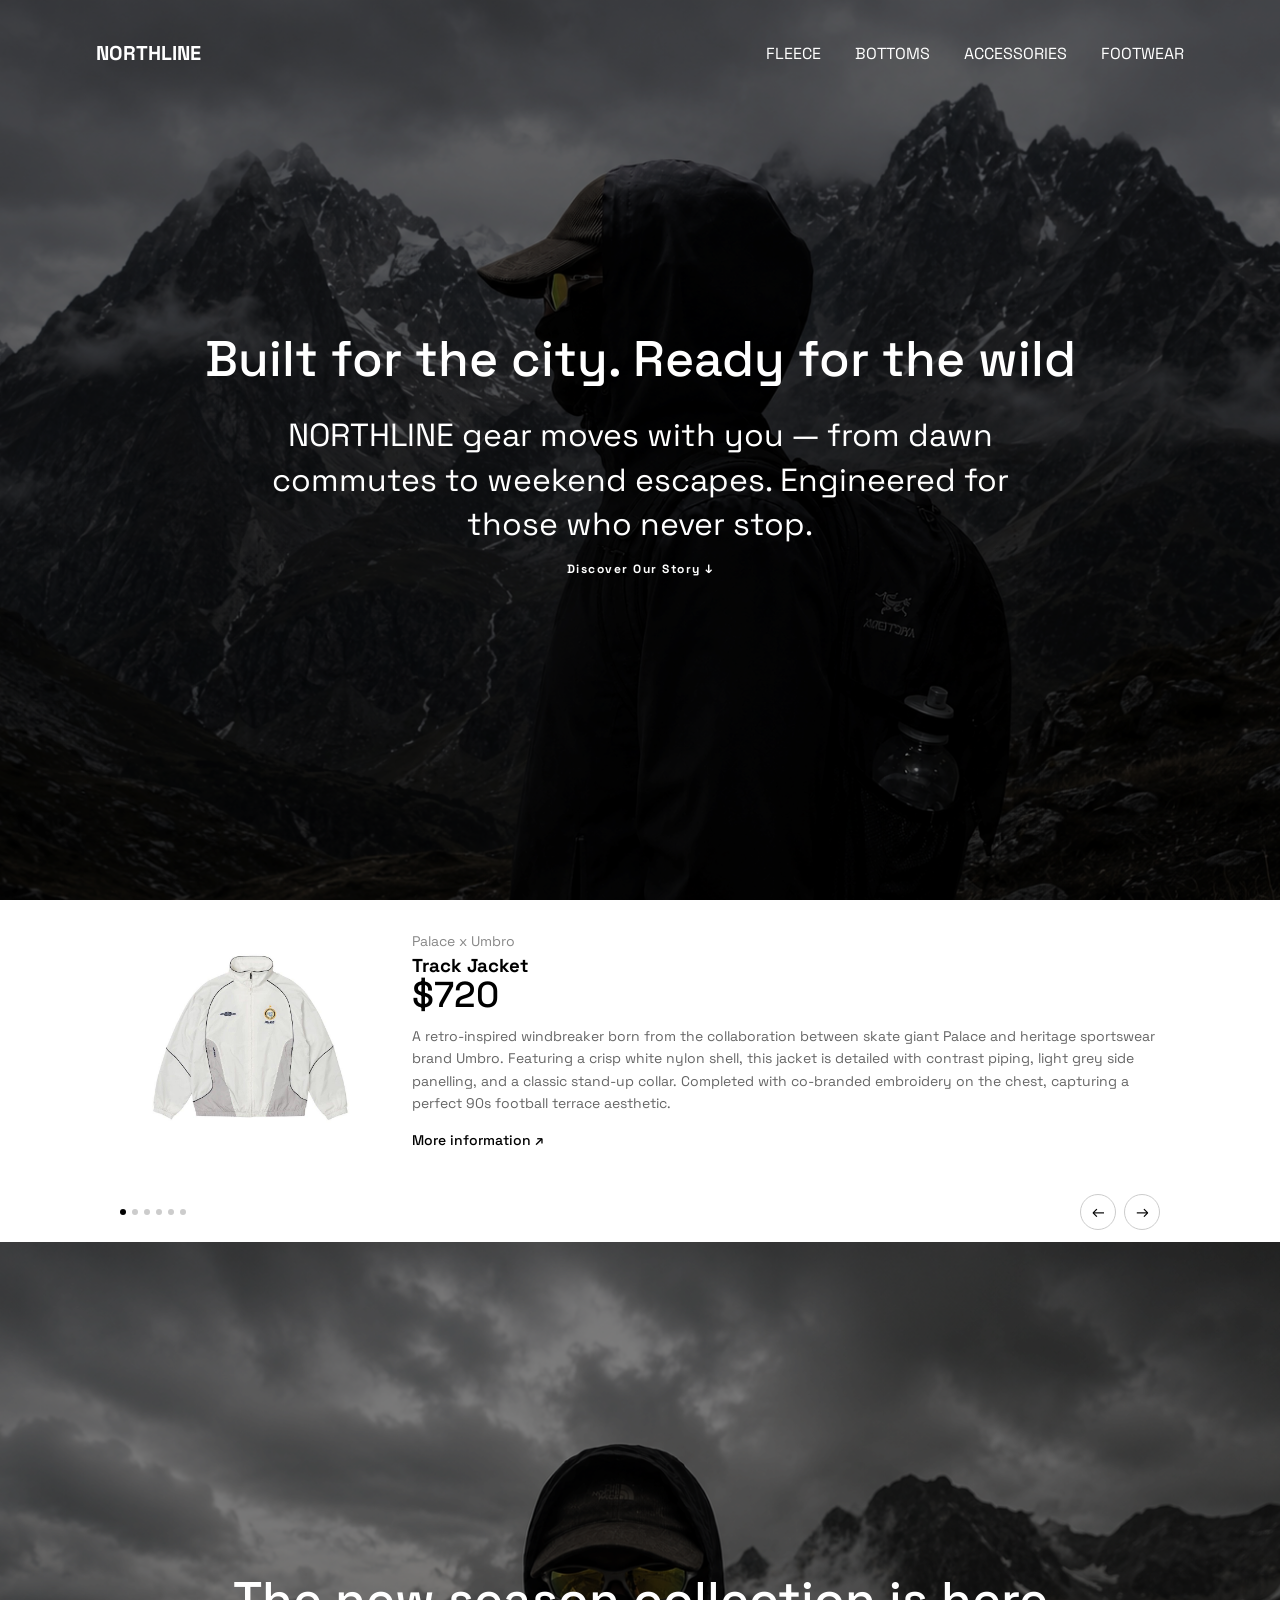
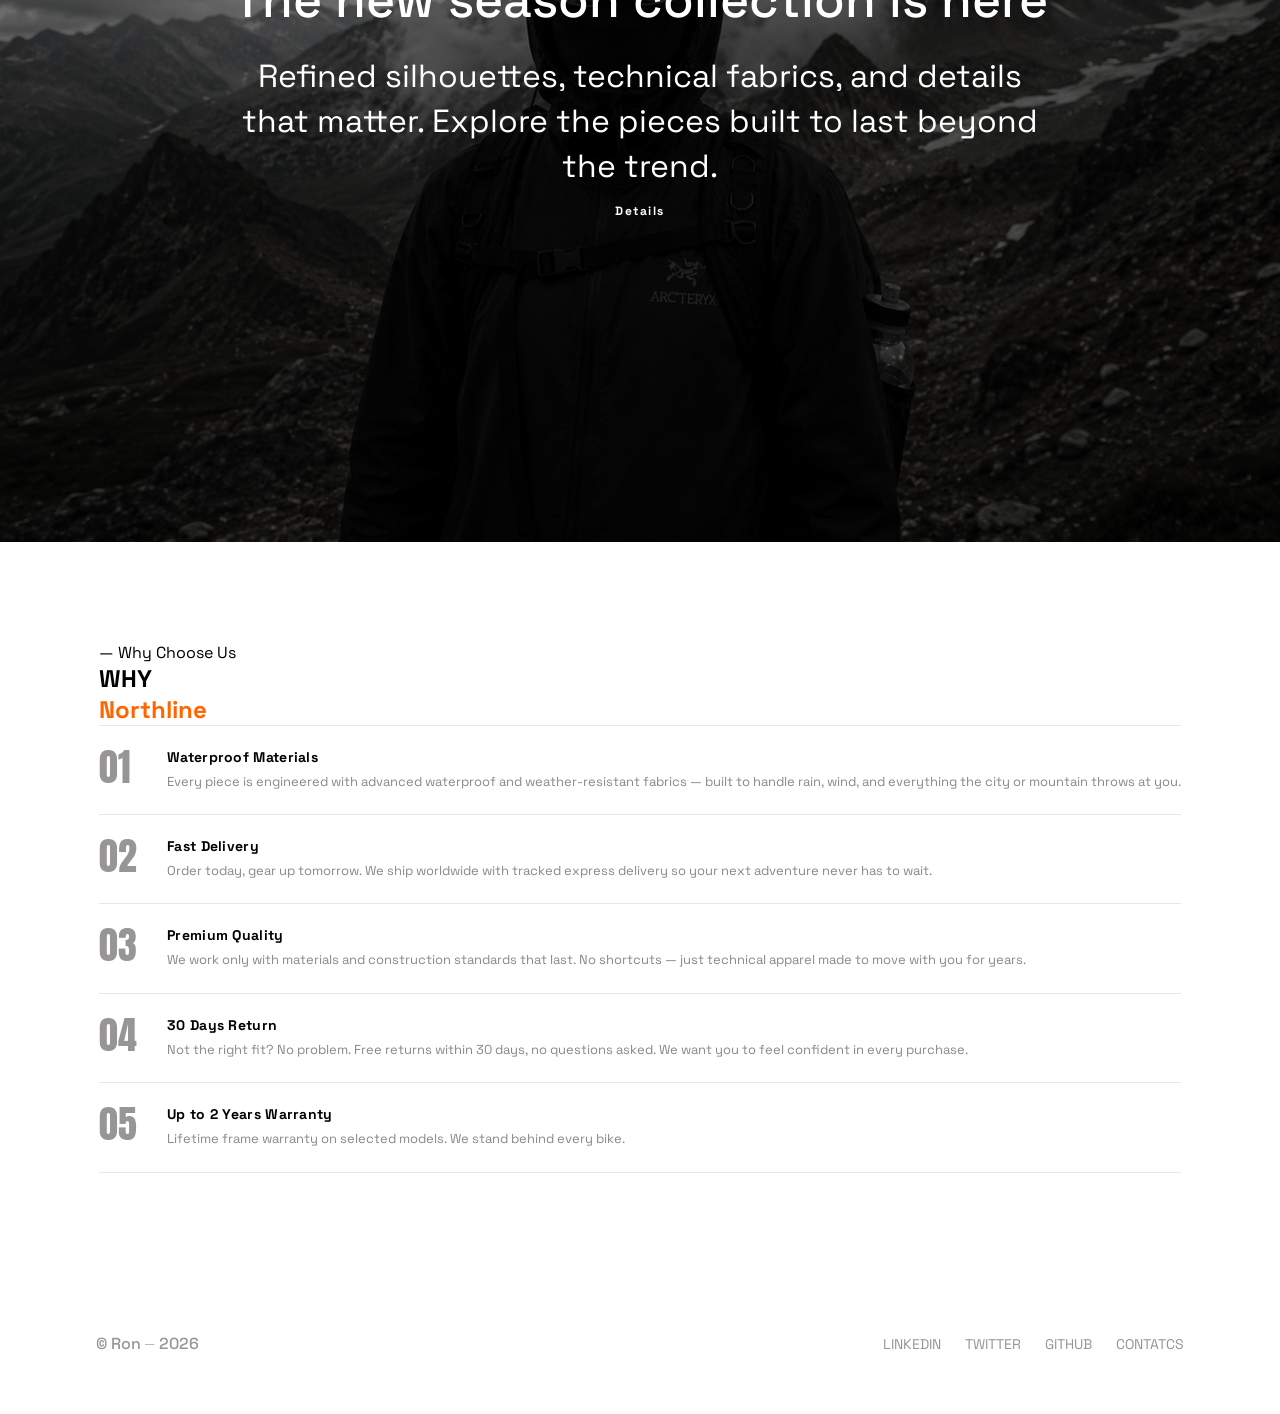
==== index.html @ ee6711a5 "refactor:img folder" ====
<!doctype html>
<html lang="en">
	<head>
		<meta charset="UTF-8" />
		<meta name="viewport" content="width=device-width, initial-scale=1.0" />
		<link rel="preconnect" href="https://fonts.googleapis.com" />
		<link rel="preconnect" href="https://fonts.gstatic.com" crossorigin />
		<link
			href="https://fonts.googleapis.com/css2?family=Space+Grotesk:wght@300;400;500;700&family=Anton&display=swap"
			rel="stylesheet"
		/>
		<title>NORTHLINE</title>
		<link rel="stylesheet" href="./css/index/style.min.css" />
	</head>
	<body>
		<header class="header">
			<div class="container">
				<div class="header__container">
					<span class="header__logo">NORTHLINE</span>
					<nav class="header__nav">
						<ul class="header__list">
							<li class="header__item">
								<a href="./html/fleece.html" class="header__link">Fleece</a>
							</li>
							<li class="header__item">
								<a href="./html/bottoms.html" class="header__link">Bottoms</a>
							</li>
							<li class="header__item">
								<a href="./html/accessories.html" class="header__link"
									>Accessories</a
								>
							</li>
							<li class="header__item">
								<a href="./html/footwear.html" class="header__link">Footwear</a>
							</li>
						</ul>
					</nav>
				</div>
			</div>
		</header>

		<section class="hero">
			<section class="hero__list"></section>
		</section>

		<section id="story" class="about">
			<section class="container">
				<section class="about__wrapper">
					<div class="about__track" id="track"></div>
				</section>
				<section class="about__nav">
					<section class="about__dots" id="dots"></section>
					<div class="about__counter"></div>
					<section class="about__btns">
						<button class="about__prev" aria-label="Назад">←</button>
						<button class="about__next" aria-label="Вперёд">→</button>
					</section>
				</section>
			</section>
		</section>

		<section class="collection">
			<section class="collection__list"></section>
		</section>

		<section class="values">
			<div class="container">
				<div class="values-grid">
					<div class="reveal">
						<span class="tag">— Why Choose Us</span>
						<h2 class="section-title">
							WHY<br /><span class="accent">Northline</span>
						</h2>
						<ul class="values-list">
							<li class="value-item"></li>
						</ul>
					</div>
				</div>
			</div>
		</section>

		<footer class="footer">
			<div class="container">
				<div class="footer__container">
					<p class="footer__text">© Ron ⏤ 2026</p>
					<nav class="footer__links">
						<ul>
							<li><a href="#" class="footer__link">Linkedin</a></li>
							<li><a href="#" class="footer__link">Twitter</a></li>
							<li><a href="#" class="footer__link">Github</a></li>
							<li><a href="#" class="footer__link">Contatcs</a></li>
						</ul>
					</nav>
				</div>
			</div>
		</footer>

		<!-- SCRIPTS	 -->

		<script type="module" src="./js/pages/home.js"></script>
	</body>
</html>
---- css/index/style.min.css ----
@import"https://fonts.googleapis.com/css2?family=Space+Grotesk:wght@300;400;500;700&family=Anton&display=swap";:root{--main-white: #ffffff;--main-black: #000000;--main-gray: #979595;--secondary-color: #63103a;--orange: #ff6600}*,*::before,*::after{margin:0;padding:0;-webkit-box-sizing:border-box;box-sizing:border-box}html{font-family:"Space Grotesk",sans-serif;scroll-behavior:smooth}body{overflow-x:hidden;color:var(--main-black);background-color:var(--main-white);background-image:none}input,button,textarea,select{font-family:inherit}ul{list-style-type:none}@-webkit-keyframes fadeDown{from{-webkit-transform:translateY(-20px);transform:translateY(-20px);opacity:0}to{-webkit-transform:translateY(0);transform:translateY(0);opacity:1}}@keyframes fadeDown{from{-webkit-transform:translateY(-20px);transform:translateY(-20px);opacity:0}to{-webkit-transform:translateY(0);transform:translateY(0);opacity:1}}.reveal{-webkit-transition:opacity .8s ease,-webkit-transform .8s ease;transition:opacity .8s ease,-webkit-transform .8s ease;transition:opacity .8s ease,transform .8s ease;transition:opacity .8s ease,transform .8s ease,-webkit-transform .8s ease;-webkit-transform:translateY(40px);transform:translateY(40px);opacity:0}.reveal.in{-webkit-transform:translateY(0);transform:translateY(0);opacity:1}.btn{display:inline-block;padding:14px 36px;color:#fff;font-size:12px;font-weight:700;letter-spacing:1.5px;text-decoration:none;border:none;border-radius:2px;-webkit-animation:fadeDown .6s ease both;animation:fadeDown .6s ease both;-webkit-transition:background .25s,-webkit-transform .15s;transition:background .25s,-webkit-transform .15s;transition:background .25s,transform .15s;transition:background .25s,transform .15s,-webkit-transform .15s;cursor:pointer}.btn:hover{background:var(--red);-webkit-transform:translateY(-1px);transform:translateY(-1px)}.btn-dark{display:inline-block;padding:16px 44px;color:#fff;font-size:12px;font-weight:700;letter-spacing:1.5px;text-decoration:none;background:var(--primary);border:none;border-radius:2px;-webkit-transition:background .25s,-webkit-transform .15s;transition:background .25s,-webkit-transform .15s;transition:background .25s,transform .15s;transition:background .25s,transform .15s,-webkit-transform .15s;cursor:pointer}.btn-dark:hover{background:var(--red);-webkit-transform:translateY(-1px);transform:translateY(-1px)}.container{max-width:1120px;width:100%;margin:0 auto;padding:0 16px}.header{-webkit-box-align:center;-ms-flex-align:center;align-items:center;display:-webkit-box;display:-ms-flexbox;display:flex;left:0;position:absolute;top:0;z-index:100;width:100%;padding:40px 0 0 0;background:rgba(0,0,0,0);-webkit-animation:fadeDown .6s ease both;animation:fadeDown .6s ease both}.header__container{-webkit-box-align:center;-ms-flex-align:center;align-items:center;display:-webkit-box;display:-ms-flexbox;display:flex;-webkit-box-pack:justify;-ms-flex-pack:justify;justify-content:space-between;width:100%}.header__logo{color:var(--main-white);font-size:20px;font-weight:700;text-transform:uppercase}.header__list{display:-webkit-box;display:-ms-flexbox;display:flex;gap:34px}.header__link{position:relative;color:inherit;color:var(--main-white);font-size:16px;text-decoration:none;text-transform:uppercase}.header__link::after{bottom:-5px;left:0;position:absolute;height:2px;width:100%;background:var(--secondary-color);-webkit-transition:-webkit-transform .3s ease;transition:-webkit-transform .3s ease;transition:transform .3s ease;transition:transform .3s ease, -webkit-transform .3s ease;content:"";-webkit-transform:scaleX(0);transform:scaleX(0)}.header__link:hover::after{-webkit-transform:scaleX(1);transform:scaleX(1)}.hero{overflow:hidden;position:relative;min-height:100vh;width:100%;color:var(--main-white)}.hero__img{position:absolute;z-index:0;height:100%;width:100%;-webkit-filter:brightness(0.5);filter:brightness(0.5);inset:0}.hero__img img{display:block;height:100%;width:100%;-o-object-fit:cover;object-fit:cover;-o-object-position:center;object-position:center}.hero::after{position:absolute;z-index:1;background:-webkit-gradient(linear, left top, left bottom, from(rgba(0, 0, 0, 0.55)), color-stop(60%, rgba(0, 0, 0, 0.25)), to(rgba(0, 0, 0, 0.1)));background:linear-gradient(to bottom, rgba(0, 0, 0, 0.55) 0%, rgba(0, 0, 0, 0.25) 60%, rgba(0, 0, 0, 0.1) 100%);content:"";inset:0}.hero__content{-webkit-box-align:center;-ms-flex-align:center;align-items:center;display:-webkit-box;display:-ms-flexbox;display:flex;-webkit-box-pack:center;-ms-flex-pack:center;justify-content:center;position:relative;z-index:2;min-height:100vh;width:100%;padding:80px 16px 60px;text-align:center;-webkit-box-orient:vertical;-webkit-box-direction:normal;-ms-flex-direction:column;flex-direction:column}.hero__title{max-width:1000px;margin:0 0 24px 0;font-size:50px;font-weight:500;line-height:1.2;-webkit-animation:fadeDown .7s .2s ease both;animation:fadeDown .7s .2s ease both}.hero__text{max-width:800px;color:var(--main-white);font-size:32px;font-weight:400;line-height:1.4;-webkit-animation:fadeDown .7s .4s ease both;animation:fadeDown .7s .4s ease both}.about{-webkit-animation:fadeDown .7s .4s ease both;animation:fadeDown .7s .4s ease both}.about__wrapper{overflow:hidden}.about__track{display:-webkit-box;display:-ms-flexbox;display:flex;-webkit-transition:-webkit-transform .5s ease-in-out;transition:-webkit-transform .5s ease-in-out;transition:transform .5s ease-in-out;transition:transform .5s ease-in-out, -webkit-transform .5s ease-in-out}.about__nav{-webkit-box-align:center;-ms-flex-align:center;align-items:center;display:-webkit-box;display:-ms-flexbox;display:flex;-webkit-box-pack:justify;-ms-flex-pack:justify;justify-content:space-between;padding:.75rem 1.5rem}.about__dots{display:-webkit-box;display:-ms-flexbox;display:flex;gap:6px}.about__dot{height:6px;width:6px;padding:0;background:#ccc;border:none;border-radius:50%;cursor:pointer}.about__dot.active{background:#000}.about__counter{color:#888;font-size:13px}.about__btns{display:-webkit-box;display:-ms-flexbox;display:flex;gap:8px}.about__prev,.about__next{height:36px;width:36px;font-size:16px;background:rgba(0,0,0,0);border:.5px solid #ccc;border-radius:50%;cursor:pointer}.about__prev:hover,.about__next:hover{background:#f5f5f5}.collection{overflow:hidden;position:relative;min-height:100vh;width:100%;color:var(--main-white)}.collection__img{position:absolute;z-index:0;height:100%;width:100%;-webkit-filter:brightness(0.5);filter:brightness(0.5);inset:0}.collection__img img{display:block;height:100%;width:100%;-o-object-fit:cover;object-fit:cover;-o-object-position:center;object-position:center}.collection::after{position:absolute;z-index:1;background:rgba(0,0,0,.4);content:"";inset:0}.collection__content{-webkit-box-align:center;-ms-flex-align:center;align-items:center;display:-webkit-box;display:-ms-flexbox;display:flex;-webkit-box-pack:center;-ms-flex-pack:center;justify-content:center;position:relative;z-index:2;min-height:100vh;width:100%;padding:80px 16px 60px;text-align:center;-webkit-box-orient:vertical;-webkit-box-direction:normal;-ms-flex-direction:column;flex-direction:column}.collection__title{max-width:1000px;margin:0 0 24px 0;font-size:50px;font-weight:500;line-height:1.2;-webkit-animation:fadeDown .7s .2s ease both;animation:fadeDown .7s .2s ease both}.collection__text{max-width:800px;color:var(--main-white);font-size:32px;font-weight:400;line-height:1.4;-webkit-animation:fadeDown .7s .4s ease both;animation:fadeDown .7s .4s ease both}.product-card{-webkit-box-align:center;-ms-flex-align:center;align-items:center;display:-webkit-box;display:-ms-flexbox;display:flex;min-width:100%;padding:2rem 1.5rem;-webkit-box-sizing:border-box;box-sizing:border-box;gap:32px}.product-card__info{-webkit-box-flex:1;-ms-flex:1;flex:1}.product-card__brand{margin:0 0 4px;color:#888;font-size:14px}.product-card__price{margin:0 0 12px;font-size:36px;font-weight:500;line-height:1}.product-card__desc{margin:0 0 14px;color:#666;font-size:14px;line-height:1.6}.product-card__link{color:#000;font-size:14px;font-weight:500;text-decoration:none;cursor:pointer}.product-card__img{-webkit-box-align:center;-ms-flex-align:center;align-items:center;display:-webkit-box;display:-ms-flexbox;display:flex;-webkit-box-pack:center;-ms-flex-pack:center;justify-content:center;height:200px;width:260px;background:#fff;border-radius:12px;-ms-flex-negative:0;flex-shrink:0}.product-card__img img{height:100%;width:100%;border-radius:12px;-o-object-fit:contain;object-fit:contain}.values{padding:100px 40px}.values-grid{display:grid;max-width:var(--container);margin:0 auto;grid-template-columns:1fr;justify-items:center;gap:72px}.values-list{list-style:none}.values-visual{-webkit-box-align:center;-ms-flex-align:center;align-items:center;display:-webkit-box;display:-ms-flexbox;display:flex;-webkit-box-pack:center;-ms-flex-pack:center;justify-content:center;overflow:hidden;position:relative;height:500px;background:var(--primary);border-radius:4px}.values-visual-bg{position:absolute;color:hsla(0,0%,100%,.03);font-family:"Anton",sans-serif;font-size:140px;letter-spacing:4px;-webkit-user-select:none;-moz-user-select:none;-ms-user-select:none;user-select:none}.section-title .accent{color:var(--orange)}.value-item{-webkit-box-align:start;-ms-flex-align:start;align-items:flex-start;display:-webkit-box;display:-ms-flexbox;display:flex;padding:22px 0;border-bottom:1px solid rgba(26,27,30,.1);-webkit-transition:background .2s;transition:background .2s;gap:20px}.value-item:first-child{border-top:1px solid rgba(26,27,30,.1)}.value-item:hover .value-num{color:var(--orange) !important}.value-num{min-width:48px;color:var(--main-gray);font-family:"Anton",sans-serif;font-size:38px;line-height:1;-webkit-transition:color .2s;transition:color .2s}.value-text strong{display:block;margin-bottom:5px;color:var(--primary);font-size:14px;font-weight:700;letter-spacing:.3px}.value-text p{color:#888;font-size:13px;line-height:1.65}.footer{padding:60px 0;border-top:1px solid ease(var(--main-gray), 0.2);-webkit-animation:fadeDown .6s ease both;animation:fadeDown .6s ease both}.footer__container{-webkit-box-align:center;-ms-flex-align:center;align-items:center;display:-webkit-box;display:-ms-flexbox;display:flex;-webkit-box-pack:justify;-ms-flex-pack:justify;justify-content:space-between}.footer__text{color:var(--main-gray);font-weight:500}.footer__links ul{display:-webkit-box;display:-ms-flexbox;display:flex;gap:24px}.footer__link{color:var(--main-gray);font-size:14px;text-decoration:none;text-transform:uppercase;-webkit-transition:color .2s ease;transition:color .2s ease}.footer__link:hover{color:var(--secondary-color)}
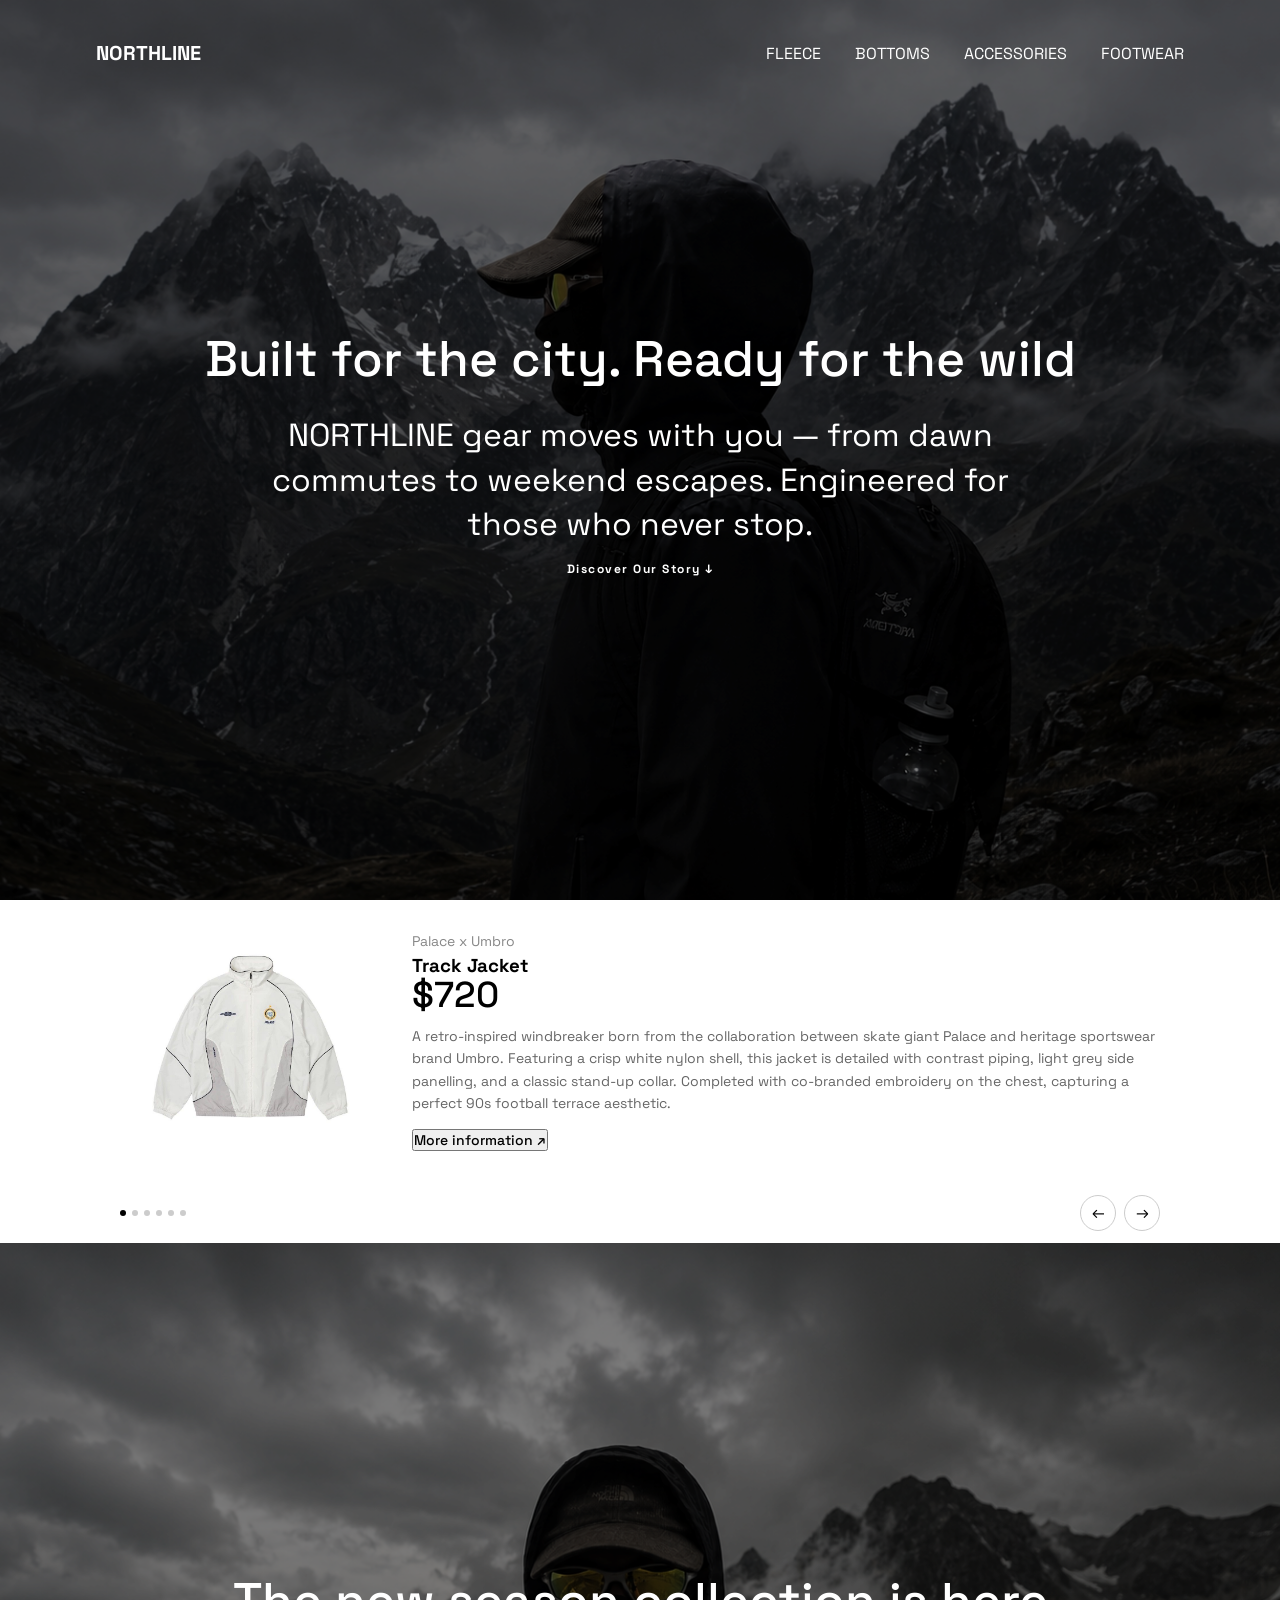
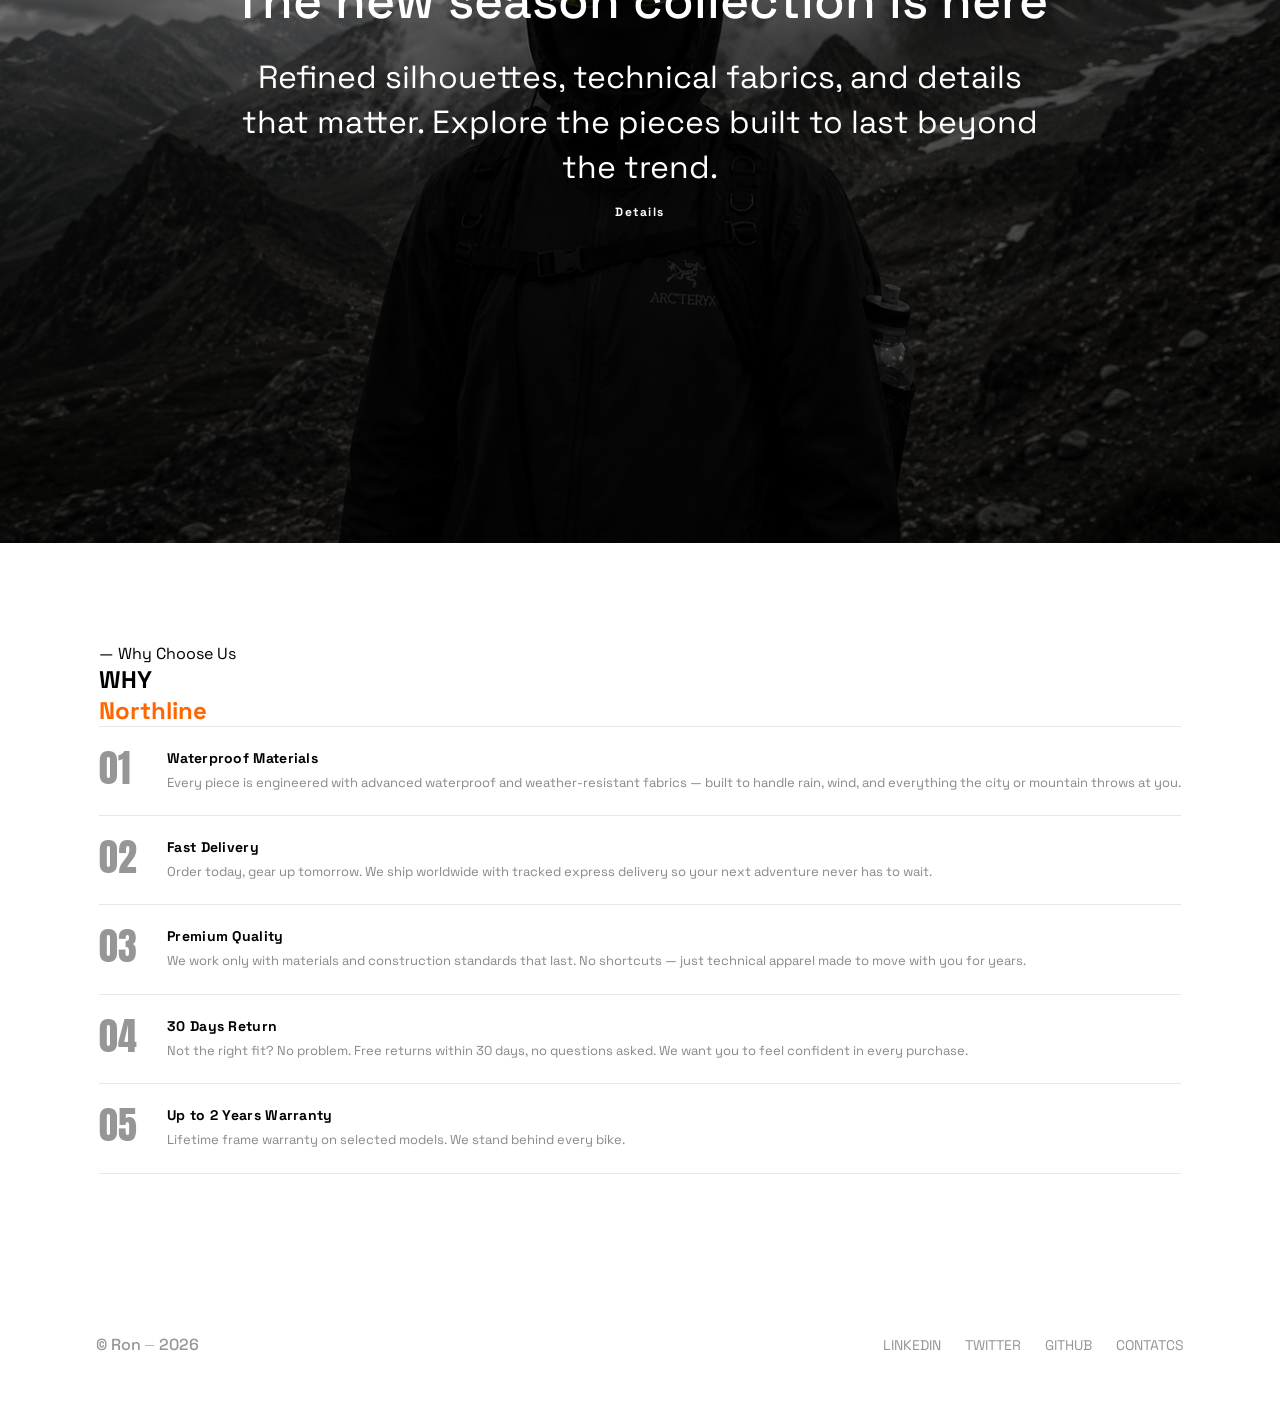
==== commit 402b361e: "feat:new modal window" ====
--- a/index.html
+++ b/index.html
@@ -11,6 +11,80 @@
 		/>
 		<title>NORTHLINE</title>
 		<link rel="stylesheet" href="./css/index/style.min.css" />
+		<style>
+			.modal {
+				position: fixed;
+				inset: 0;
+				display: none;
+				align-items: center;
+				justify-content: center;
+				z-index: 9999;
+			}
+			.modal.modal--open {
+				display: flex;
+			}
+			.modal__overlay {
+				position: absolute;
+				inset: 0;
+				background: rgba(0, 0, 0, 0.55);
+			}
+			.modal__window {
+				position: relative;
+				z-index: 1;
+				width: min(100%, 520px);
+				max-height: 90vh;
+				overflow: auto;
+				padding: 28px 24px 24px;
+				border-radius: 20px;
+				background: #fff;
+				box-shadow: 0 24px 80px rgba(0, 0, 0, 0.18);
+			}
+			.modal__close {
+				position: absolute;
+				top: 16px;
+				right: 16px;
+				border: none;
+				background: transparent;
+				color: #111;
+				font-size: 24px;
+				cursor: pointer;
+			}
+			.modal__body {
+				display: flex;
+				flex-direction: column;
+				gap: 14px;
+			}
+			.modal__img {
+				width: 100%;
+				border-radius: 14px;
+				object-fit: cover;
+			}
+			.modal__brand {
+				margin: 0;
+				font-size: 12px;
+				color: #777;
+				text-transform: uppercase;
+				letter-spacing: 0.2em;
+			}
+			.modal__title {
+				margin: 0.25rem 0 0;
+				font-size: 28px;
+				line-height: 1.1;
+				color: #111;
+			}
+			.modal__price {
+				margin: 0.5rem 0 0;
+				font-size: 18px;
+				font-weight: 700;
+				color: #222;
+			}
+			.modal__desc {
+				margin: 0.75rem 0 0;
+				font-size: 15px;
+				line-height: 1.7;
+				color: #444;
+			}
+		</style>
 	</head>
 	<body>
 		<header class="header">
@@ -95,8 +169,17 @@
 			</div>
 		</footer>
 
+		<!-- MODAL -->
+		<div class="modal" id="product-modal">
+			<div class="modal__overlay"></div>
+			<div class="modal__window">
+				<button class="modal__close">✕</button>
+				<div class="modal__body"></div>
+			</div>
+		</div>
+
 		<!-- SCRIPTS	 -->
 
-		<script type="module" src="./js/pages/home.js"></script>
+		<script type="module" src="./js/index/pages/home.js"></script>
 	</body>
 </html>
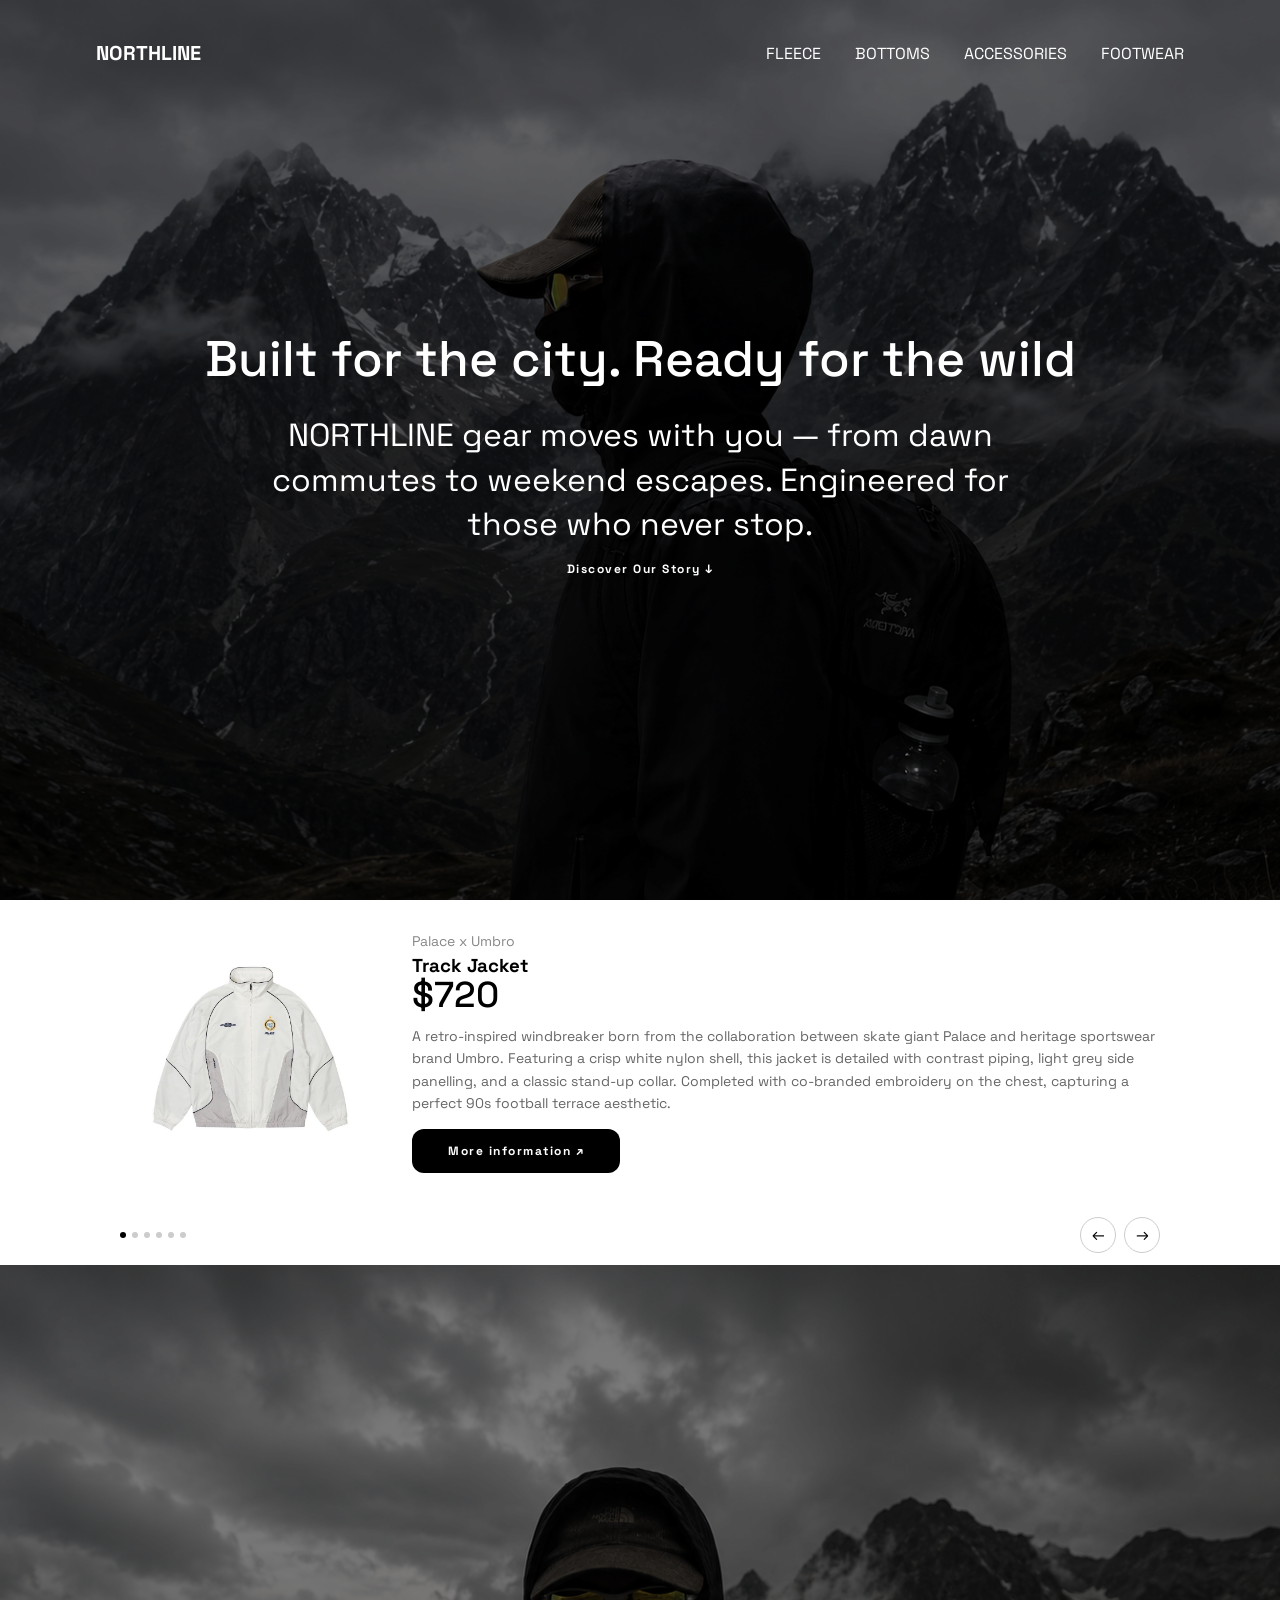
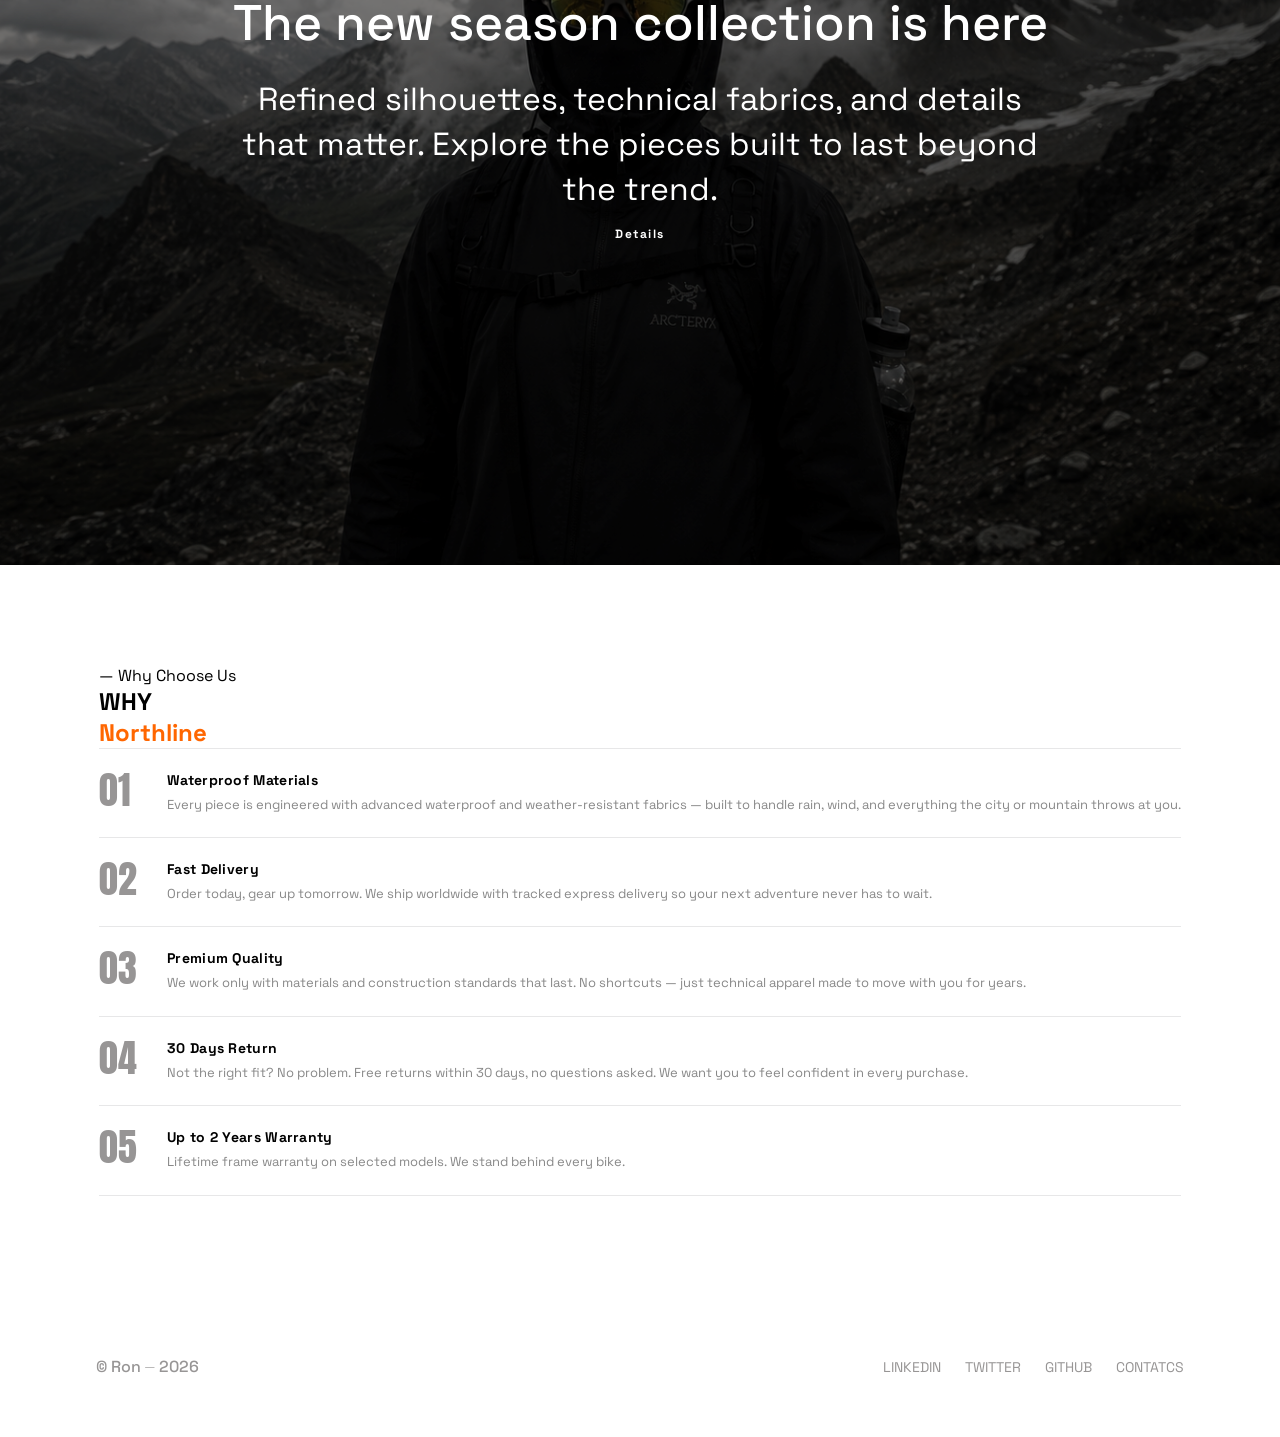
==== commit d91e5a25: "refactor:delete mistake" ====
--- a/index.html
+++ b/index.html
@@ -10,81 +10,7 @@
 			rel="stylesheet"
 		/>
 		<title>NORTHLINE</title>
-		<link rel="stylesheet" href="./css/index/style.min.css" />
-		<style>
-			.modal {
-				position: fixed;
-				inset: 0;
-				display: none;
-				align-items: center;
-				justify-content: center;
-				z-index: 9999;
-			}
-			.modal.modal--open {
-				display: flex;
-			}
-			.modal__overlay {
-				position: absolute;
-				inset: 0;
-				background: rgba(0, 0, 0, 0.55);
-			}
-			.modal__window {
-				position: relative;
-				z-index: 1;
-				width: min(100%, 520px);
-				max-height: 90vh;
-				overflow: auto;
-				padding: 28px 24px 24px;
-				border-radius: 20px;
-				background: #fff;
-				box-shadow: 0 24px 80px rgba(0, 0, 0, 0.18);
-			}
-			.modal__close {
-				position: absolute;
-				top: 16px;
-				right: 16px;
-				border: none;
-				background: transparent;
-				color: #111;
-				font-size: 24px;
-				cursor: pointer;
-			}
-			.modal__body {
-				display: flex;
-				flex-direction: column;
-				gap: 14px;
-			}
-			.modal__img {
-				width: 100%;
-				border-radius: 14px;
-				object-fit: cover;
-			}
-			.modal__brand {
-				margin: 0;
-				font-size: 12px;
-				color: #777;
-				text-transform: uppercase;
-				letter-spacing: 0.2em;
-			}
-			.modal__title {
-				margin: 0.25rem 0 0;
-				font-size: 28px;
-				line-height: 1.1;
-				color: #111;
-			}
-			.modal__price {
-				margin: 0.5rem 0 0;
-				font-size: 18px;
-				font-weight: 700;
-				color: #222;
-			}
-			.modal__desc {
-				margin: 0.75rem 0 0;
-				font-size: 15px;
-				line-height: 1.7;
-				color: #444;
-			}
-		</style>
+		<link rel="stylesheet" href="./css/style.min.css" />
 	</head>
 	<body>
 		<header class="header">
--- a/css/style.min.css
+++ b/css/style.min.css
@@ -0,0 +1 @@
+@import"https://fonts.googleapis.com/css2?family=Space+Grotesk:wght@300;400;500;700&family=Anton&display=swap";:root{--main-white: #ffffff;--main-black: #000000;--main-gray: #979595;--secondary-color: #63103a;--orange: #ff6600}*,*::before,*::after{margin:0;padding:0;-webkit-box-sizing:border-box;box-sizing:border-box}html{font-family:"Space Grotesk",sans-serif;scroll-behavior:smooth}body{overflow-x:hidden;color:var(--main-black);background-color:var(--main-white);background-image:none}input,button,textarea,select{font-family:inherit}ul{list-style-type:none}@-webkit-keyframes fadeDown{from{-webkit-transform:translateY(-20px);transform:translateY(-20px);opacity:0}to{-webkit-transform:translateY(0);transform:translateY(0);opacity:1}}@keyframes fadeDown{from{-webkit-transform:translateY(-20px);transform:translateY(-20px);opacity:0}to{-webkit-transform:translateY(0);transform:translateY(0);opacity:1}}.reveal{-webkit-transition:opacity .8s ease,-webkit-transform .8s ease;transition:opacity .8s ease,-webkit-transform .8s ease;transition:opacity .8s ease,transform .8s ease;transition:opacity .8s ease,transform .8s ease,-webkit-transform .8s ease;-webkit-transform:translateY(40px);transform:translateY(40px);opacity:0}.reveal.in{-webkit-transform:translateY(0);transform:translateY(0);opacity:1}.btn{display:inline-block;padding:14px 36px;color:#fff;font-size:12px;font-weight:700;letter-spacing:1.5px;text-decoration:none;border:none;border-radius:2px;-webkit-animation:fadeDown .6s ease both;animation:fadeDown .6s ease both;-webkit-transition:background .25s,-webkit-transform .15s;transition:background .25s,-webkit-transform .15s;transition:background .25s,transform .15s;transition:background .25s,transform .15s,-webkit-transform .15s;cursor:pointer}.btn{display:inline-block;padding:14px 36px;color:#fff;font-size:12px;font-weight:700;letter-spacing:1.5px;text-decoration:none;border:none;border-radius:2px;-webkit-animation:fadeDown .6s ease both;animation:fadeDown .6s ease both;-webkit-transition:background .25s,-webkit-transform .15s;transition:background .25s,-webkit-transform .15s;transition:background .25s,transform .15s;transition:background .25s,transform .15s,-webkit-transform .15s;cursor:pointer}.btn:hover{background:var(--red);-webkit-transform:translateY(-1px);transform:translateY(-1px)}.btn-dark{display:inline-block;padding:16px 44px;color:#fff;font-size:12px;font-weight:700;letter-spacing:1.5px;text-decoration:none;background:var(--primary);border:none;border-radius:2px;-webkit-transition:background .25s,-webkit-transform .15s;transition:background .25s,-webkit-transform .15s;transition:background .25s,transform .15s;transition:background .25s,transform .15s,-webkit-transform .15s;cursor:pointer}.btn-dark:hover{background:var(--red);-webkit-transform:translateY(-1px);transform:translateY(-1px)}.container{max-width:1120px;width:100%;margin:0 auto;padding:0 16px}.header{-webkit-box-align:center;-ms-flex-align:center;align-items:center;display:-webkit-box;display:-ms-flexbox;display:flex;left:0;position:absolute;top:0;z-index:100;width:100%;padding:40px 0 0 0;background:rgba(0,0,0,0);-webkit-animation:fadeDown .6s ease both;animation:fadeDown .6s ease both}.header__container{-webkit-box-align:center;-ms-flex-align:center;align-items:center;display:-webkit-box;display:-ms-flexbox;display:flex;-webkit-box-pack:justify;-ms-flex-pack:justify;justify-content:space-between;width:100%}.header__logo{color:var(--main-white);font-size:20px;font-weight:700;text-transform:uppercase}.header__list{display:-webkit-box;display:-ms-flexbox;display:flex;gap:34px}.header__link{position:relative;color:inherit;color:var(--main-white);font-size:16px;text-decoration:none;text-transform:uppercase}.header__link::after{bottom:-5px;left:0;position:absolute;height:2px;width:100%;background:var(--secondary-color);-webkit-transition:-webkit-transform .3s ease;transition:-webkit-transform .3s ease;transition:transform .3s ease;transition:transform .3s ease, -webkit-transform .3s ease;content:"";-webkit-transform:scaleX(0);transform:scaleX(0)}.header__link:hover::after{-webkit-transform:scaleX(1);transform:scaleX(1)}.hero{overflow:hidden;position:relative;min-height:100vh;width:100%;color:var(--main-white)}.hero__img{position:absolute;z-index:0;height:100%;width:100%;-webkit-filter:brightness(0.5);filter:brightness(0.5);inset:0}.hero__img img{display:block;height:100%;width:100%;-o-object-fit:cover;object-fit:cover;-o-object-position:center;object-position:center}.hero::after{position:absolute;z-index:1;background:-webkit-gradient(linear, left top, left bottom, from(rgba(0, 0, 0, 0.55)), color-stop(60%, rgba(0, 0, 0, 0.25)), to(rgba(0, 0, 0, 0.1)));background:linear-gradient(to bottom, rgba(0, 0, 0, 0.55) 0%, rgba(0, 0, 0, 0.25) 60%, rgba(0, 0, 0, 0.1) 100%);content:"";inset:0}.hero__content{-webkit-box-align:center;-ms-flex-align:center;align-items:center;display:-webkit-box;display:-ms-flexbox;display:flex;-webkit-box-pack:center;-ms-flex-pack:center;justify-content:center;position:relative;z-index:2;min-height:100vh;width:100%;padding:80px 16px 60px;text-align:center;-webkit-box-orient:vertical;-webkit-box-direction:normal;-ms-flex-direction:column;flex-direction:column}.hero__title{max-width:1000px;margin:0 0 24px 0;font-size:50px;font-weight:500;line-height:1.2;-webkit-animation:fadeDown .7s .2s ease both;animation:fadeDown .7s .2s ease both}.hero__text{max-width:800px;color:var(--main-white);font-size:32px;font-weight:400;line-height:1.4;-webkit-animation:fadeDown .7s .4s ease both;animation:fadeDown .7s .4s ease both}.about{-webkit-animation:fadeDown .7s .4s ease both;animation:fadeDown .7s .4s ease both}.about__wrapper{overflow:hidden}.about__track{display:-webkit-box;display:-ms-flexbox;display:flex;-webkit-transition:-webkit-transform .5s ease-in-out;transition:-webkit-transform .5s ease-in-out;transition:transform .5s ease-in-out;transition:transform .5s ease-in-out, -webkit-transform .5s ease-in-out}.about__nav{-webkit-box-align:center;-ms-flex-align:center;align-items:center;display:-webkit-box;display:-ms-flexbox;display:flex;-webkit-box-pack:justify;-ms-flex-pack:justify;justify-content:space-between;padding:.75rem 1.5rem}.about__dots{display:-webkit-box;display:-ms-flexbox;display:flex;gap:6px}.about__dot{height:6px;width:6px;padding:0;background:#ccc;border:none;border-radius:50%;cursor:pointer}.about__dot.active{background:#000}.about__counter{color:#888;font-size:13px}.about__btns{display:-webkit-box;display:-ms-flexbox;display:flex;gap:8px}.about__prev,.about__next{height:36px;width:36px;font-size:16px;background:rgba(0,0,0,0);border:.5px solid #ccc;border-radius:50%;cursor:pointer}.about__prev:hover,.about__next:hover{background:#f5f5f5}.collection{overflow:hidden;position:relative;min-height:100vh;width:100%;color:var(--main-white)}.collection__img{position:absolute;z-index:0;height:100%;width:100%;-webkit-filter:brightness(0.5);filter:brightness(0.5);inset:0}.collection__img img{display:block;height:100%;width:100%;-o-object-fit:cover;object-fit:cover;-o-object-position:center;object-position:center}.collection::after{position:absolute;z-index:1;background:rgba(0,0,0,.4);content:"";inset:0}.collection__content{-webkit-box-align:center;-ms-flex-align:center;align-items:center;display:-webkit-box;display:-ms-flexbox;display:flex;-webkit-box-pack:center;-ms-flex-pack:center;justify-content:center;position:relative;z-index:2;min-height:100vh;width:100%;padding:80px 16px 60px;text-align:center;-webkit-box-orient:vertical;-webkit-box-direction:normal;-ms-flex-direction:column;flex-direction:column}.collection__title{max-width:1000px;margin:0 0 24px 0;font-size:50px;font-weight:500;line-height:1.2;-webkit-animation:fadeDown .7s .2s ease both;animation:fadeDown .7s .2s ease both}.collection__text{max-width:800px;color:var(--main-white);font-size:32px;font-weight:400;line-height:1.4;-webkit-animation:fadeDown .7s .4s ease both;animation:fadeDown .7s .4s ease both}.product-card{-webkit-box-align:center;-ms-flex-align:center;align-items:center;display:-webkit-box;display:-ms-flexbox;display:flex;min-width:100%;padding:2rem 1.5rem;-webkit-box-sizing:border-box;box-sizing:border-box;gap:32px}.product-card__info{-webkit-box-flex:1;-ms-flex:1;flex:1}.product-card__brand{margin:0 0 4px;color:#888;font-size:14px}.product-card__price{margin:0 0 12px;font-size:36px;font-weight:500;line-height:1}.product-card__desc{margin:0 0 14px;color:#666;font-size:14px;line-height:1.6}.product-card__link{display:inline-block;padding:14px 36px;color:#fff;font-size:12px;font-weight:700;letter-spacing:1.5px;text-decoration:none;background:var(--main-black);border:none;border-radius:12px;-webkit-transition:background .25s,-webkit-transform .15s;transition:background .25s,-webkit-transform .15s;transition:background .25s,transform .15s;transition:background .25s,transform .15s,-webkit-transform .15s;cursor:pointer}.product-card__link:hover{background:var(--secondary-color);-webkit-transform:translateY(-1px);transform:translateY(-1px)}.product-card__img{-webkit-box-align:center;-ms-flex-align:center;align-items:center;display:-webkit-box;display:-ms-flexbox;display:flex;-webkit-box-pack:center;-ms-flex-pack:center;justify-content:center;height:200px;width:260px;background:#fff;border-radius:12px;-ms-flex-negative:0;flex-shrink:0}.product-card__img img{height:100%;width:100%;border-radius:12px;-o-object-fit:contain;object-fit:contain}.values{padding:100px 40px}.values-grid{display:grid;max-width:var(--container);margin:0 auto;grid-template-columns:1fr;justify-items:center;gap:72px}.values-list{list-style:none}.values-visual{-webkit-box-align:center;-ms-flex-align:center;align-items:center;display:-webkit-box;display:-ms-flexbox;display:flex;-webkit-box-pack:center;-ms-flex-pack:center;justify-content:center;overflow:hidden;position:relative;height:500px;background:var(--primary);border-radius:4px}.values-visual-bg{position:absolute;color:hsla(0,0%,100%,.03);font-family:"Anton",sans-serif;font-size:140px;letter-spacing:4px;-webkit-user-select:none;-moz-user-select:none;-ms-user-select:none;user-select:none}.section-title .accent{color:var(--orange)}.value-item{-webkit-box-align:start;-ms-flex-align:start;align-items:flex-start;display:-webkit-box;display:-ms-flexbox;display:flex;padding:22px 0;border-bottom:1px solid rgba(26,27,30,.1);-webkit-transition:background .2s;transition:background .2s;gap:20px}.value-item:first-child{border-top:1px solid rgba(26,27,30,.1)}.value-item:hover .value-num{color:var(--orange) !important}.value-num{min-width:48px;color:var(--main-gray);font-family:"Anton",sans-serif;font-size:38px;line-height:1;-webkit-transition:color .2s;transition:color .2s}.value-text strong{display:block;margin-bottom:5px;color:var(--primary);font-size:14px;font-weight:700;letter-spacing:.3px}.value-text p{color:#888;font-size:13px;line-height:1.65}.footer{padding:60px 0;border-top:1px solid ease(var(--main-gray), 0.2);-webkit-animation:fadeDown .6s ease both;animation:fadeDown .6s ease both}.footer__container{-webkit-box-align:center;-ms-flex-align:center;align-items:center;display:-webkit-box;display:-ms-flexbox;display:flex;-webkit-box-pack:justify;-ms-flex-pack:justify;justify-content:space-between}.footer__text{color:var(--main-gray);font-weight:500}.footer__links ul{display:-webkit-box;display:-ms-flexbox;display:flex;gap:24px}.footer__link{color:var(--main-gray);font-size:14px;text-decoration:none;text-transform:uppercase;-webkit-transition:color .2s ease;transition:color .2s ease}.footer__link:hover{color:var(--secondary-color)}.modal{-webkit-box-align:center;-ms-flex-align:center;align-items:center;display:none;-webkit-box-pack:center;-ms-flex-pack:center;justify-content:center;position:fixed;z-index:9999;inset:0}.modal.modal--open{display:-webkit-box;display:-ms-flexbox;display:flex}.modal__overlay{position:absolute;background:rgba(0,0,0,.55);inset:0}.modal__window{overflow:auto;position:relative;z-index:1;max-height:90vh;width:min(100%,520px);padding:28px 24px 24px;background:#fff;border-radius:20px;-webkit-box-shadow:0 24px 80px rgba(0,0,0,.18);box-shadow:0 24px 80px rgba(0,0,0,.18)}.modal__close{position:absolute;right:16px;top:16px;color:#111;font-size:24px;background:rgba(0,0,0,0);border:none;cursor:pointer}.modal__body{display:-webkit-box;display:-ms-flexbox;display:flex;-webkit-box-orient:vertical;-webkit-box-direction:normal;-ms-flex-direction:column;flex-direction:column;gap:14px}.modal__img{width:100%;border-radius:14px;-o-object-fit:cover;object-fit:cover}.modal__brand{margin:0;color:#777;font-size:12px;letter-spacing:.2em;text-transform:uppercase}.modal__title{margin:.25rem 0 0;color:#111;font-size:28px;line-height:1.1}.modal__price{margin:.5rem 0 0;color:#222;font-size:18px;font-weight:700}.modal__desc{margin:.75rem 0 0;color:#444;font-size:15px;line-height:1.7}
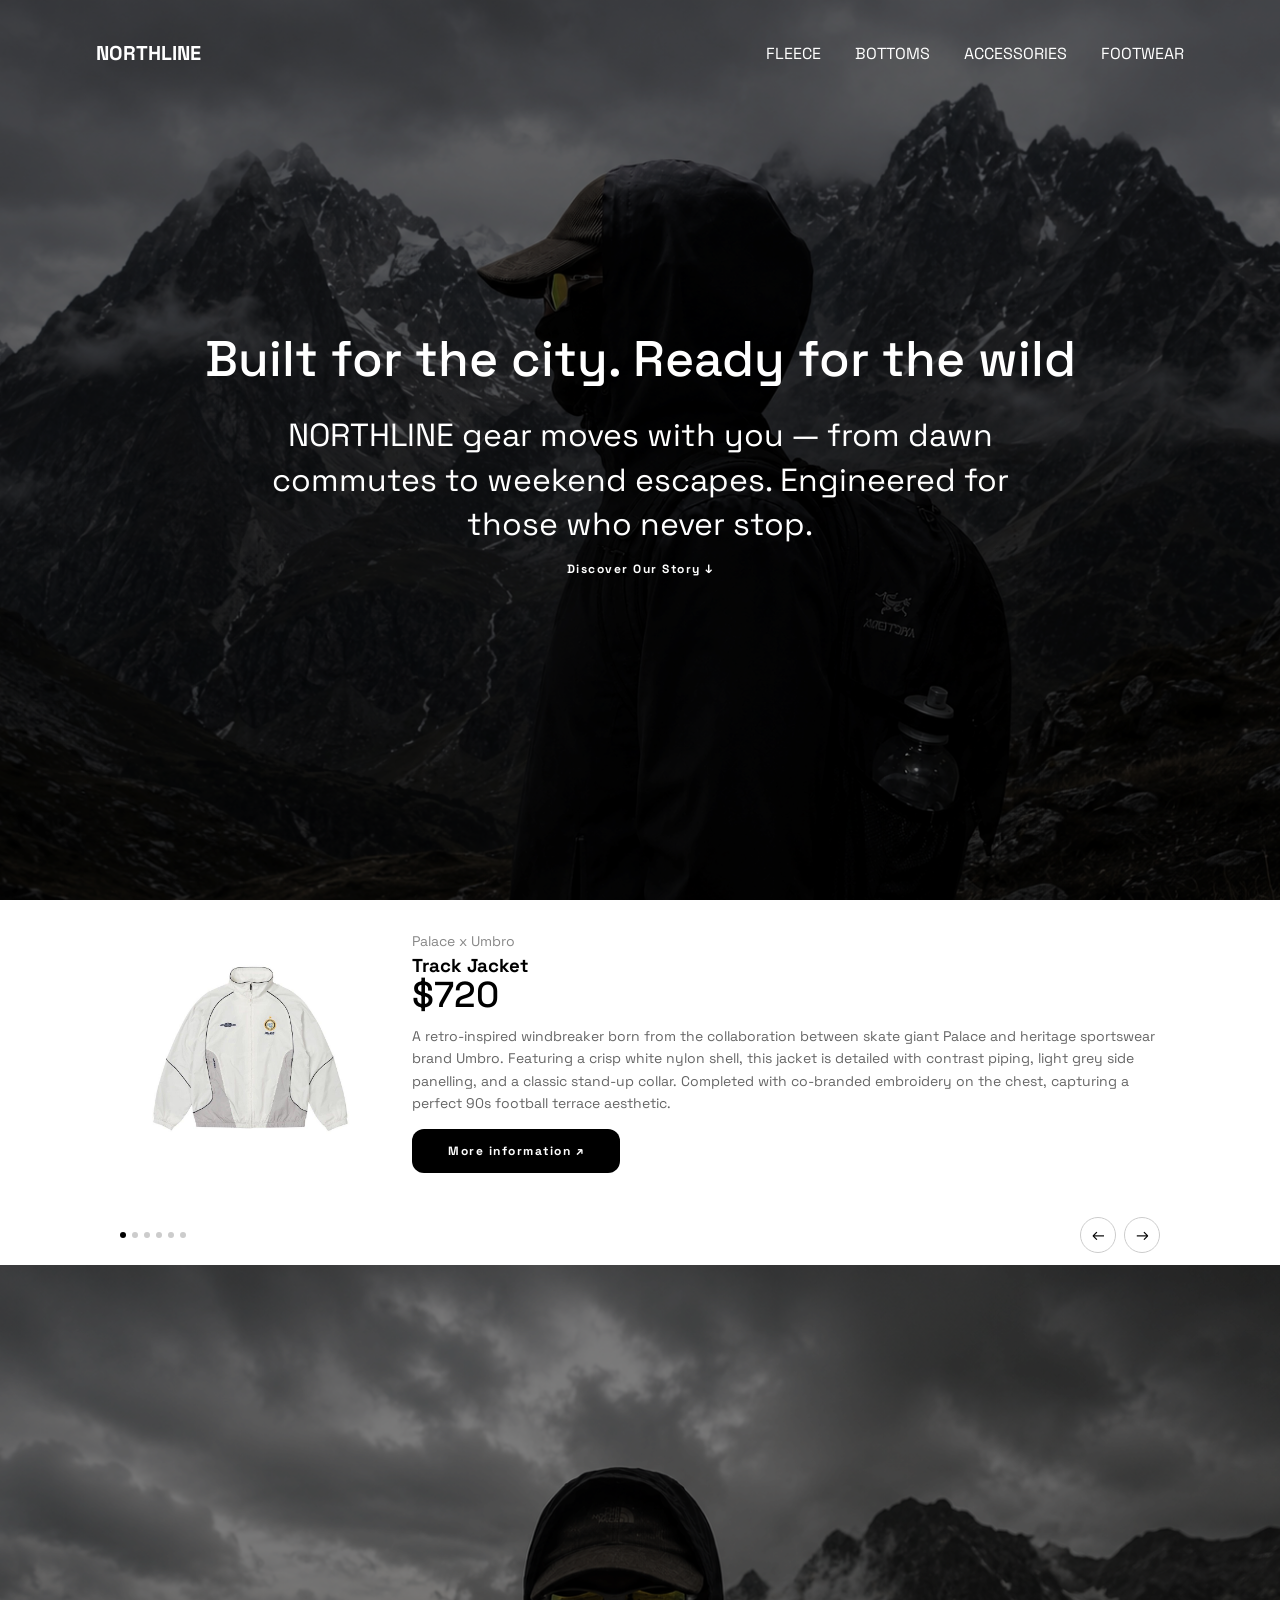
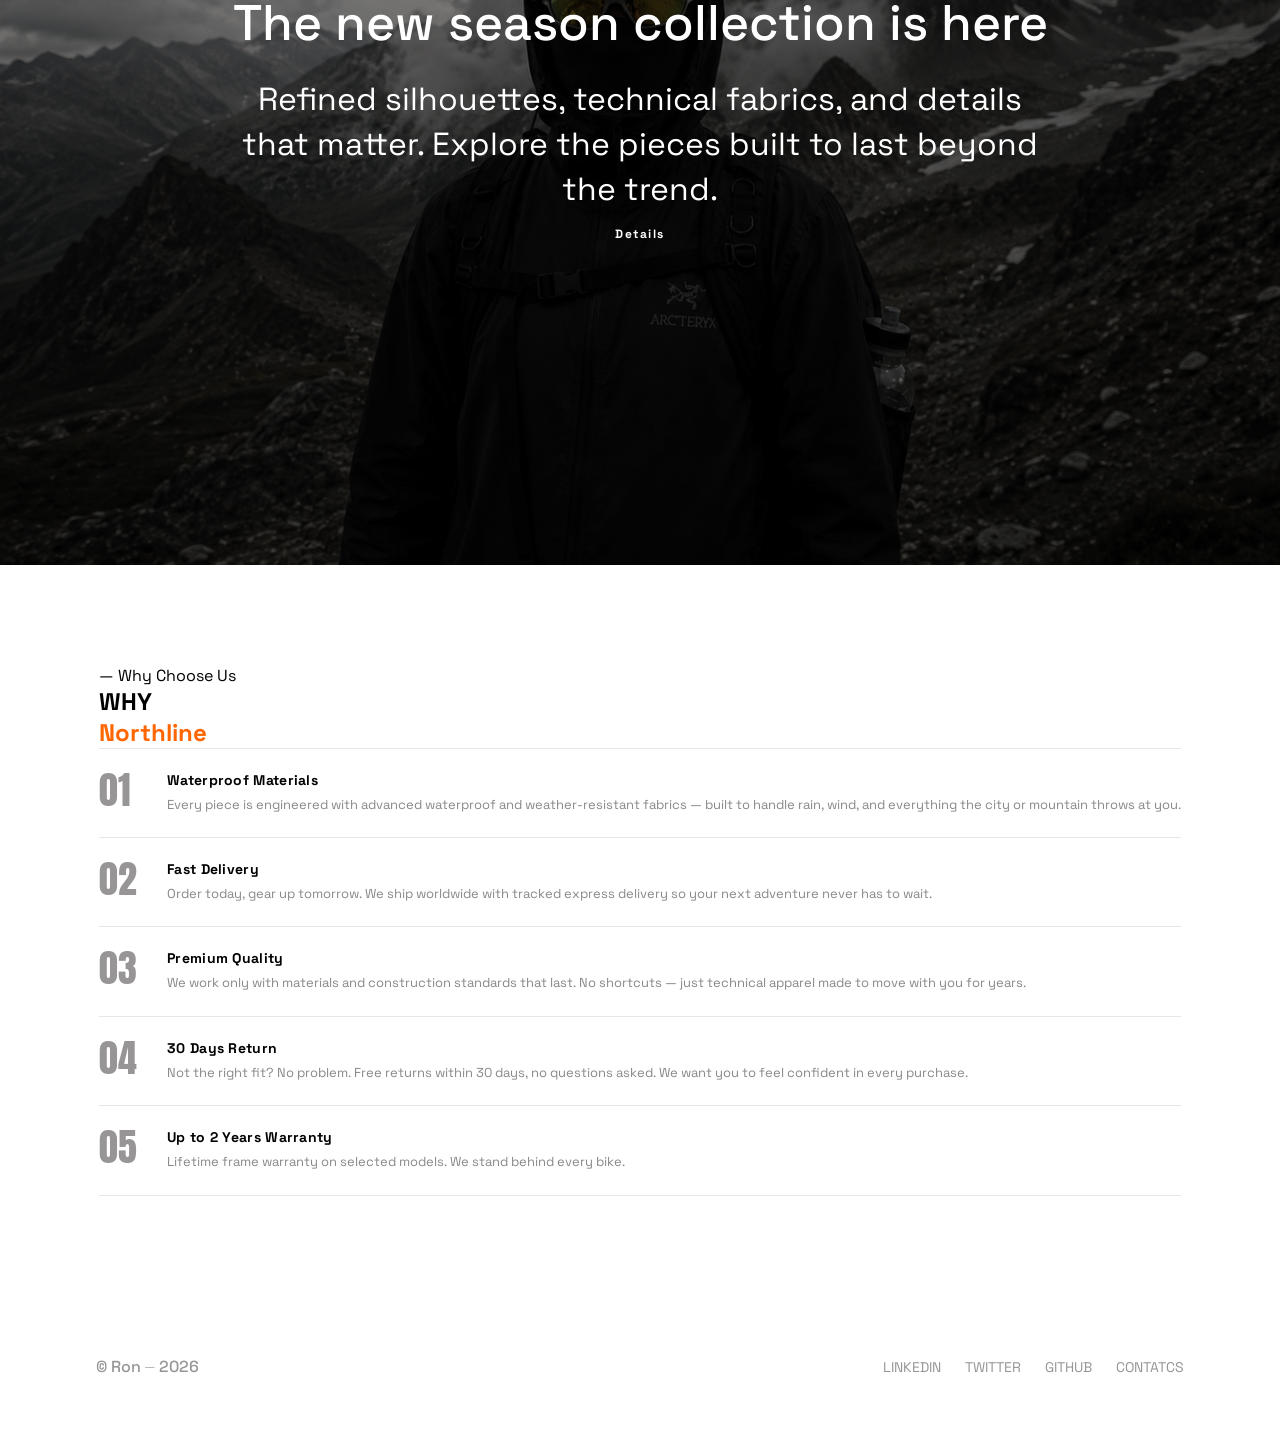
==== commit 59dee1df: "add reveal" ====
--- a/index.html
+++ b/index.html
@@ -11,6 +11,7 @@
 		/>
 		<title>NORTHLINE</title>
 		<link rel="stylesheet" href="./css/style.min.css" />
+		<link rel="stylesheet" href="./css/modal-fixes.css" />
 	</head>
 	<body>
 		<header class="header">
@@ -39,11 +40,11 @@
 			</div>
 		</header>
 
-		<section class="hero">
+		<section class="hero reveal">
 			<section class="hero__list"></section>
 		</section>
 
-		<section id="story" class="about">
+		<section id="story" class="about reveal">
 			<section class="container">
 				<section class="about__wrapper">
 					<div class="about__track" id="track"></div>
@@ -59,11 +60,11 @@
 			</section>
 		</section>
 
-		<section class="collection">
+		<section class="collection reveal">
 			<section class="collection__list"></section>
 		</section>
 
-		<section class="values">
+		<section class="values reveal">
 			<div class="container">
 				<div class="values-grid">
 					<div class="reveal">
--- a/css/style.min.css
+++ b/css/style.min.css
@@ -1 +1 @@
-@import"https://fonts.googleapis.com/css2?family=Space+Grotesk:wght@300;400;500;700&family=Anton&display=swap";:root{--main-white: #ffffff;--main-black: #000000;--main-gray: #979595;--secondary-color: #63103a;--orange: #ff6600}*,*::before,*::after{margin:0;padding:0;-webkit-box-sizing:border-box;box-sizing:border-box}html{font-family:"Space Grotesk",sans-serif;scroll-behavior:smooth}body{overflow-x:hidden;color:var(--main-black);background-color:var(--main-white);background-image:none}input,button,textarea,select{font-family:inherit}ul{list-style-type:none}@-webkit-keyframes fadeDown{from{-webkit-transform:translateY(-20px);transform:translateY(-20px);opacity:0}to{-webkit-transform:translateY(0);transform:translateY(0);opacity:1}}@keyframes fadeDown{from{-webkit-transform:translateY(-20px);transform:translateY(-20px);opacity:0}to{-webkit-transform:translateY(0);transform:translateY(0);opacity:1}}.reveal{-webkit-transition:opacity .8s ease,-webkit-transform .8s ease;transition:opacity .8s ease,-webkit-transform .8s ease;transition:opacity .8s ease,transform .8s ease;transition:opacity .8s ease,transform .8s ease,-webkit-transform .8s ease;-webkit-transform:translateY(40px);transform:translateY(40px);opacity:0}.reveal.in{-webkit-transform:translateY(0);transform:translateY(0);opacity:1}.btn{display:inline-block;padding:14px 36px;color:#fff;font-size:12px;font-weight:700;letter-spacing:1.5px;text-decoration:none;border:none;border-radius:2px;-webkit-animation:fadeDown .6s ease both;animation:fadeDown .6s ease both;-webkit-transition:background .25s,-webkit-transform .15s;transition:background .25s,-webkit-transform .15s;transition:background .25s,transform .15s;transition:background .25s,transform .15s,-webkit-transform .15s;cursor:pointer}.btn{display:inline-block;padding:14px 36px;color:#fff;font-size:12px;font-weight:700;letter-spacing:1.5px;text-decoration:none;border:none;border-radius:2px;-webkit-animation:fadeDown .6s ease both;animation:fadeDown .6s ease both;-webkit-transition:background .25s,-webkit-transform .15s;transition:background .25s,-webkit-transform .15s;transition:background .25s,transform .15s;transition:background .25s,transform .15s,-webkit-transform .15s;cursor:pointer}.btn:hover{background:var(--red);-webkit-transform:translateY(-1px);transform:translateY(-1px)}.btn-dark{display:inline-block;padding:16px 44px;color:#fff;font-size:12px;font-weight:700;letter-spacing:1.5px;text-decoration:none;background:var(--primary);border:none;border-radius:2px;-webkit-transition:background .25s,-webkit-transform .15s;transition:background .25s,-webkit-transform .15s;transition:background .25s,transform .15s;transition:background .25s,transform .15s,-webkit-transform .15s;cursor:pointer}.btn-dark:hover{background:var(--red);-webkit-transform:translateY(-1px);transform:translateY(-1px)}.container{max-width:1120px;width:100%;margin:0 auto;padding:0 16px}.header{-webkit-box-align:center;-ms-flex-align:center;align-items:center;display:-webkit-box;display:-ms-flexbox;display:flex;left:0;position:absolute;top:0;z-index:100;width:100%;padding:40px 0 0 0;background:rgba(0,0,0,0);-webkit-animation:fadeDown .6s ease both;animation:fadeDown .6s ease both}.header__container{-webkit-box-align:center;-ms-flex-align:center;align-items:center;display:-webkit-box;display:-ms-flexbox;display:flex;-webkit-box-pack:justify;-ms-flex-pack:justify;justify-content:space-between;width:100%}.header__logo{color:var(--main-white);font-size:20px;font-weight:700;text-transform:uppercase}.header__list{display:-webkit-box;display:-ms-flexbox;display:flex;gap:34px}.header__link{position:relative;color:inherit;color:var(--main-white);font-size:16px;text-decoration:none;text-transform:uppercase}.header__link::after{bottom:-5px;left:0;position:absolute;height:2px;width:100%;background:var(--secondary-color);-webkit-transition:-webkit-transform .3s ease;transition:-webkit-transform .3s ease;transition:transform .3s ease;transition:transform .3s ease, -webkit-transform .3s ease;content:"";-webkit-transform:scaleX(0);transform:scaleX(0)}.header__link:hover::after{-webkit-transform:scaleX(1);transform:scaleX(1)}.hero{overflow:hidden;position:relative;min-height:100vh;width:100%;color:var(--main-white)}.hero__img{position:absolute;z-index:0;height:100%;width:100%;-webkit-filter:brightness(0.5);filter:brightness(0.5);inset:0}.hero__img img{display:block;height:100%;width:100%;-o-object-fit:cover;object-fit:cover;-o-object-position:center;object-position:center}.hero::after{position:absolute;z-index:1;background:-webkit-gradient(linear, left top, left bottom, from(rgba(0, 0, 0, 0.55)), color-stop(60%, rgba(0, 0, 0, 0.25)), to(rgba(0, 0, 0, 0.1)));background:linear-gradient(to bottom, rgba(0, 0, 0, 0.55) 0%, rgba(0, 0, 0, 0.25) 60%, rgba(0, 0, 0, 0.1) 100%);content:"";inset:0}.hero__content{-webkit-box-align:center;-ms-flex-align:center;align-items:center;display:-webkit-box;display:-ms-flexbox;display:flex;-webkit-box-pack:center;-ms-flex-pack:center;justify-content:center;position:relative;z-index:2;min-height:100vh;width:100%;padding:80px 16px 60px;text-align:center;-webkit-box-orient:vertical;-webkit-box-direction:normal;-ms-flex-direction:column;flex-direction:column}.hero__title{max-width:1000px;margin:0 0 24px 0;font-size:50px;font-weight:500;line-height:1.2;-webkit-animation:fadeDown .7s .2s ease both;animation:fadeDown .7s .2s ease both}.hero__text{max-width:800px;color:var(--main-white);font-size:32px;font-weight:400;line-height:1.4;-webkit-animation:fadeDown .7s .4s ease both;animation:fadeDown .7s .4s ease both}.about{-webkit-animation:fadeDown .7s .4s ease both;animation:fadeDown .7s .4s ease both}.about__wrapper{overflow:hidden}.about__track{display:-webkit-box;display:-ms-flexbox;display:flex;-webkit-transition:-webkit-transform .5s ease-in-out;transition:-webkit-transform .5s ease-in-out;transition:transform .5s ease-in-out;transition:transform .5s ease-in-out, -webkit-transform .5s ease-in-out}.about__nav{-webkit-box-align:center;-ms-flex-align:center;align-items:center;display:-webkit-box;display:-ms-flexbox;display:flex;-webkit-box-pack:justify;-ms-flex-pack:justify;justify-content:space-between;padding:.75rem 1.5rem}.about__dots{display:-webkit-box;display:-ms-flexbox;display:flex;gap:6px}.about__dot{height:6px;width:6px;padding:0;background:#ccc;border:none;border-radius:50%;cursor:pointer}.about__dot.active{background:#000}.about__counter{color:#888;font-size:13px}.about__btns{display:-webkit-box;display:-ms-flexbox;display:flex;gap:8px}.about__prev,.about__next{height:36px;width:36px;font-size:16px;background:rgba(0,0,0,0);border:.5px solid #ccc;border-radius:50%;cursor:pointer}.about__prev:hover,.about__next:hover{background:#f5f5f5}.collection{overflow:hidden;position:relative;min-height:100vh;width:100%;color:var(--main-white)}.collection__img{position:absolute;z-index:0;height:100%;width:100%;-webkit-filter:brightness(0.5);filter:brightness(0.5);inset:0}.collection__img img{display:block;height:100%;width:100%;-o-object-fit:cover;object-fit:cover;-o-object-position:center;object-position:center}.collection::after{position:absolute;z-index:1;background:rgba(0,0,0,.4);content:"";inset:0}.collection__content{-webkit-box-align:center;-ms-flex-align:center;align-items:center;display:-webkit-box;display:-ms-flexbox;display:flex;-webkit-box-pack:center;-ms-flex-pack:center;justify-content:center;position:relative;z-index:2;min-height:100vh;width:100%;padding:80px 16px 60px;text-align:center;-webkit-box-orient:vertical;-webkit-box-direction:normal;-ms-flex-direction:column;flex-direction:column}.collection__title{max-width:1000px;margin:0 0 24px 0;font-size:50px;font-weight:500;line-height:1.2;-webkit-animation:fadeDown .7s .2s ease both;animation:fadeDown .7s .2s ease both}.collection__text{max-width:800px;color:var(--main-white);font-size:32px;font-weight:400;line-height:1.4;-webkit-animation:fadeDown .7s .4s ease both;animation:fadeDown .7s .4s ease both}.product-card{-webkit-box-align:center;-ms-flex-align:center;align-items:center;display:-webkit-box;display:-ms-flexbox;display:flex;min-width:100%;padding:2rem 1.5rem;-webkit-box-sizing:border-box;box-sizing:border-box;gap:32px}.product-card__info{-webkit-box-flex:1;-ms-flex:1;flex:1}.product-card__brand{margin:0 0 4px;color:#888;font-size:14px}.product-card__price{margin:0 0 12px;font-size:36px;font-weight:500;line-height:1}.product-card__desc{margin:0 0 14px;color:#666;font-size:14px;line-height:1.6}.product-card__link{display:inline-block;padding:14px 36px;color:#fff;font-size:12px;font-weight:700;letter-spacing:1.5px;text-decoration:none;background:var(--main-black);border:none;border-radius:12px;-webkit-transition:background .25s,-webkit-transform .15s;transition:background .25s,-webkit-transform .15s;transition:background .25s,transform .15s;transition:background .25s,transform .15s,-webkit-transform .15s;cursor:pointer}.product-card__link:hover{background:var(--secondary-color);-webkit-transform:translateY(-1px);transform:translateY(-1px)}.product-card__img{-webkit-box-align:center;-ms-flex-align:center;align-items:center;display:-webkit-box;display:-ms-flexbox;display:flex;-webkit-box-pack:center;-ms-flex-pack:center;justify-content:center;height:200px;width:260px;background:#fff;border-radius:12px;-ms-flex-negative:0;flex-shrink:0}.product-card__img img{height:100%;width:100%;border-radius:12px;-o-object-fit:contain;object-fit:contain}.values{padding:100px 40px}.values-grid{display:grid;max-width:var(--container);margin:0 auto;grid-template-columns:1fr;justify-items:center;gap:72px}.values-list{list-style:none}.values-visual{-webkit-box-align:center;-ms-flex-align:center;align-items:center;display:-webkit-box;display:-ms-flexbox;display:flex;-webkit-box-pack:center;-ms-flex-pack:center;justify-content:center;overflow:hidden;position:relative;height:500px;background:var(--primary);border-radius:4px}.values-visual-bg{position:absolute;color:hsla(0,0%,100%,.03);font-family:"Anton",sans-serif;font-size:140px;letter-spacing:4px;-webkit-user-select:none;-moz-user-select:none;-ms-user-select:none;user-select:none}.section-title .accent{color:var(--orange)}.value-item{-webkit-box-align:start;-ms-flex-align:start;align-items:flex-start;display:-webkit-box;display:-ms-flexbox;display:flex;padding:22px 0;border-bottom:1px solid rgba(26,27,30,.1);-webkit-transition:background .2s;transition:background .2s;gap:20px}.value-item:first-child{border-top:1px solid rgba(26,27,30,.1)}.value-item:hover .value-num{color:var(--orange) !important}.value-num{min-width:48px;color:var(--main-gray);font-family:"Anton",sans-serif;font-size:38px;line-height:1;-webkit-transition:color .2s;transition:color .2s}.value-text strong{display:block;margin-bottom:5px;color:var(--primary);font-size:14px;font-weight:700;letter-spacing:.3px}.value-text p{color:#888;font-size:13px;line-height:1.65}.footer{padding:60px 0;border-top:1px solid ease(var(--main-gray), 0.2);-webkit-animation:fadeDown .6s ease both;animation:fadeDown .6s ease both}.footer__container{-webkit-box-align:center;-ms-flex-align:center;align-items:center;display:-webkit-box;display:-ms-flexbox;display:flex;-webkit-box-pack:justify;-ms-flex-pack:justify;justify-content:space-between}.footer__text{color:var(--main-gray);font-weight:500}.footer__links ul{display:-webkit-box;display:-ms-flexbox;display:flex;gap:24px}.footer__link{color:var(--main-gray);font-size:14px;text-decoration:none;text-transform:uppercase;-webkit-transition:color .2s ease;transition:color .2s ease}.footer__link:hover{color:var(--secondary-color)}.modal{-webkit-box-align:center;-ms-flex-align:center;align-items:center;display:none;-webkit-box-pack:center;-ms-flex-pack:center;justify-content:center;position:fixed;z-index:9999;inset:0}.modal.modal--open{display:-webkit-box;display:-ms-flexbox;display:flex}.modal__overlay{position:absolute;background:rgba(0,0,0,.55);inset:0}.modal__window{overflow:auto;position:relative;z-index:1;max-height:90vh;width:min(100%,520px);padding:28px 24px 24px;background:#fff;border-radius:20px;-webkit-box-shadow:0 24px 80px rgba(0,0,0,.18);box-shadow:0 24px 80px rgba(0,0,0,.18)}.modal__close{position:absolute;right:16px;top:16px;color:#111;font-size:24px;background:rgba(0,0,0,0);border:none;cursor:pointer}.modal__body{display:-webkit-box;display:-ms-flexbox;display:flex;-webkit-box-orient:vertical;-webkit-box-direction:normal;-ms-flex-direction:column;flex-direction:column;gap:14px}.modal__img{width:100%;border-radius:14px;-o-object-fit:cover;object-fit:cover}.modal__brand{margin:0;color:#777;font-size:12px;letter-spacing:.2em;text-transform:uppercase}.modal__title{margin:.25rem 0 0;color:#111;font-size:28px;line-height:1.1}.modal__price{margin:.5rem 0 0;color:#222;font-size:18px;font-weight:700}.modal__desc{margin:.75rem 0 0;color:#444;font-size:15px;line-height:1.7}+@import"https://fonts.googleapis.com/css2?family=Space+Grotesk:wght@300;400;500;700&family=Anton&display=swap";:root{--main-white: #ffffff;--main-black: #000000;--main-gray: #979595;--secondary-color: #63103a;--orange: #ff6600}*,*::before,*::after{margin:0;padding:0;-webkit-box-sizing:border-box;box-sizing:border-box}html{font-family:"Space Grotesk",sans-serif;scroll-behavior:smooth}body{overflow-x:hidden;color:var(--main-black);background-color:var(--main-white);background-image:none}input,button,textarea,select{font-family:inherit}ul{list-style-type:none}@-webkit-keyframes fadeDown{from{-webkit-transform:translateY(-20px);transform:translateY(-20px);opacity:0}to{-webkit-transform:translateY(0);transform:translateY(0);opacity:1}}@keyframes fadeDown{from{-webkit-transform:translateY(-20px);transform:translateY(-20px);opacity:0}to{-webkit-transform:translateY(0);transform:translateY(0);opacity:1}}.reveal{-webkit-transition:opacity .8s ease,-webkit-transform .8s ease;transition:opacity .8s ease,-webkit-transform .8s ease;transition:opacity .8s ease,transform .8s ease;transition:opacity .8s ease,transform .8s ease,-webkit-transform .8s ease;-webkit-transform:translateY(40px);transform:translateY(40px);opacity:0}.reveal.in{-webkit-transform:translateY(0);transform:translateY(0);opacity:1}.btn{display:inline-block;padding:14px 36px;color:#fff;font-size:12px;font-weight:700;letter-spacing:1.5px;text-decoration:none;border:none;border-radius:2px;-webkit-animation:fadeDown .6s ease both;animation:fadeDown .6s ease both;-webkit-transition:background .25s,-webkit-transform .15s;transition:background .25s,-webkit-transform .15s;transition:background .25s,transform .15s;transition:background .25s,transform .15s,-webkit-transform .15s;cursor:pointer}.btn{display:inline-block;padding:14px 36px;color:#fff;font-size:12px;font-weight:700;letter-spacing:1.5px;text-decoration:none;border:none;border-radius:2px;-webkit-animation:fadeDown .6s ease both;animation:fadeDown .6s ease both;-webkit-transition:background .25s,-webkit-transform .15s;transition:background .25s,-webkit-transform .15s;transition:background .25s,transform .15s;transition:background .25s,transform .15s,-webkit-transform .15s;cursor:pointer}.btn:hover{background:var(--red);-webkit-transform:translateY(-1px);transform:translateY(-1px)}.btn-dark{display:inline-block;padding:16px 44px;color:#fff;font-size:12px;font-weight:700;letter-spacing:1.5px;text-decoration:none;background:var(--primary);border:none;border-radius:2px;-webkit-transition:background .25s,-webkit-transform .15s;transition:background .25s,-webkit-transform .15s;transition:background .25s,transform .15s;transition:background .25s,transform .15s,-webkit-transform .15s;cursor:pointer}.btn-dark:hover{background:var(--red);-webkit-transform:translateY(-1px);transform:translateY(-1px)}.container{max-width:1120px;width:100%;margin:0 auto;padding:0 16px}.reveal{-webkit-transition:opacity .7s ease,-webkit-transform .7s ease;transition:opacity .7s ease,-webkit-transform .7s ease;transition:opacity .7s ease,transform .7s ease;transition:opacity .7s ease,transform .7s ease,-webkit-transform .7s ease;-webkit-transform:translateY(40px);transform:translateY(40px);opacity:0}.reveal.in{-webkit-transform:translateY(0);transform:translateY(0);opacity:1}.header{-webkit-box-align:center;-ms-flex-align:center;align-items:center;display:-webkit-box;display:-ms-flexbox;display:flex;left:0;position:absolute;top:0;z-index:100;width:100%;padding:40px 0 0 0;background:rgba(0,0,0,0);-webkit-animation:fadeDown .6s ease both;animation:fadeDown .6s ease both}.header__container{-webkit-box-align:center;-ms-flex-align:center;align-items:center;display:-webkit-box;display:-ms-flexbox;display:flex;-webkit-box-pack:justify;-ms-flex-pack:justify;justify-content:space-between;width:100%}.header__logo{color:var(--main-white);font-size:20px;font-weight:700;text-transform:uppercase}.header__list{display:-webkit-box;display:-ms-flexbox;display:flex;gap:34px}.header__link{position:relative;color:inherit;color:var(--main-white);font-size:16px;text-decoration:none;text-transform:uppercase}.header__link::after{bottom:-5px;left:0;position:absolute;height:2px;width:100%;background:var(--secondary-color);-webkit-transition:-webkit-transform .3s ease;transition:-webkit-transform .3s ease;transition:transform .3s ease;transition:transform .3s ease, -webkit-transform .3s ease;content:"";-webkit-transform:scaleX(0);transform:scaleX(0)}.header__link:hover::after{-webkit-transform:scaleX(1);transform:scaleX(1)}.hero{overflow:hidden;position:relative;min-height:100vh;width:100%;color:var(--main-white)}.hero__img{position:absolute;z-index:0;height:100%;width:100%;-webkit-filter:brightness(0.5);filter:brightness(0.5);inset:0}.hero__img img{display:block;height:100%;width:100%;-o-object-fit:cover;object-fit:cover;-o-object-position:center;object-position:center}.hero::after{position:absolute;z-index:1;background:-webkit-gradient(linear, left top, left bottom, from(rgba(0, 0, 0, 0.55)), color-stop(60%, rgba(0, 0, 0, 0.25)), to(rgba(0, 0, 0, 0.1)));background:linear-gradient(to bottom, rgba(0, 0, 0, 0.55) 0%, rgba(0, 0, 0, 0.25) 60%, rgba(0, 0, 0, 0.1) 100%);content:"";inset:0}.hero__content{-webkit-box-align:center;-ms-flex-align:center;align-items:center;display:-webkit-box;display:-ms-flexbox;display:flex;-webkit-box-pack:center;-ms-flex-pack:center;justify-content:center;position:relative;z-index:2;min-height:100vh;width:100%;padding:80px 16px 60px;text-align:center;-webkit-box-orient:vertical;-webkit-box-direction:normal;-ms-flex-direction:column;flex-direction:column}.hero__title{max-width:1000px;margin:0 0 24px 0;font-size:50px;font-weight:500;line-height:1.2;-webkit-animation:fadeDown .7s .2s ease both;animation:fadeDown .7s .2s ease both}.hero__text{max-width:800px;color:var(--main-white);font-size:32px;font-weight:400;line-height:1.4;-webkit-animation:fadeDown .7s .4s ease both;animation:fadeDown .7s .4s ease both}.about{-webkit-animation:fadeDown .7s .4s ease both;animation:fadeDown .7s .4s ease both}.about__wrapper{overflow:hidden}.about__track{display:-webkit-box;display:-ms-flexbox;display:flex;-webkit-transition:-webkit-transform .5s ease-in-out;transition:-webkit-transform .5s ease-in-out;transition:transform .5s ease-in-out;transition:transform .5s ease-in-out, -webkit-transform .5s ease-in-out}.about__nav{-webkit-box-align:center;-ms-flex-align:center;align-items:center;display:-webkit-box;display:-ms-flexbox;display:flex;-webkit-box-pack:justify;-ms-flex-pack:justify;justify-content:space-between;padding:.75rem 1.5rem}.about__dots{display:-webkit-box;display:-ms-flexbox;display:flex;gap:6px}.about__dot{height:6px;width:6px;padding:0;background:#ccc;border:none;border-radius:50%;cursor:pointer}.about__dot.active{background:#000}.about__counter{color:#888;font-size:13px}.about__btns{display:-webkit-box;display:-ms-flexbox;display:flex;gap:8px}.about__prev,.about__next{height:36px;width:36px;font-size:16px;background:rgba(0,0,0,0);border:.5px solid #ccc;border-radius:50%;cursor:pointer}.about__prev:hover,.about__next:hover{background:#f5f5f5}.collection{overflow:hidden;position:relative;min-height:100vh;width:100%;color:var(--main-white)}.collection__img{position:absolute;z-index:0;height:100%;width:100%;-webkit-filter:brightness(0.5);filter:brightness(0.5);inset:0}.collection__img img{display:block;height:100%;width:100%;-o-object-fit:cover;object-fit:cover;-o-object-position:center;object-position:center}.collection::after{position:absolute;z-index:1;background:rgba(0,0,0,.4);content:"";inset:0}.collection__content{-webkit-box-align:center;-ms-flex-align:center;align-items:center;display:-webkit-box;display:-ms-flexbox;display:flex;-webkit-box-pack:center;-ms-flex-pack:center;justify-content:center;position:relative;z-index:2;min-height:100vh;width:100%;padding:80px 16px 60px;text-align:center;-webkit-box-orient:vertical;-webkit-box-direction:normal;-ms-flex-direction:column;flex-direction:column}.collection__title{max-width:1000px;margin:0 0 24px 0;font-size:50px;font-weight:500;line-height:1.2;-webkit-animation:fadeDown .7s .2s ease both;animation:fadeDown .7s .2s ease both}.collection__text{max-width:800px;color:var(--main-white);font-size:32px;font-weight:400;line-height:1.4;-webkit-animation:fadeDown .7s .4s ease both;animation:fadeDown .7s .4s ease both}.product-card{-webkit-box-align:center;-ms-flex-align:center;align-items:center;display:-webkit-box;display:-ms-flexbox;display:flex;min-width:100%;padding:2rem 1.5rem;-webkit-box-sizing:border-box;box-sizing:border-box;gap:32px}.product-card__info{-webkit-box-flex:1;-ms-flex:1;flex:1}.product-card__brand{margin:0 0 4px;color:#888;font-size:14px}.product-card__price{margin:0 0 12px;font-size:36px;font-weight:500;line-height:1}.product-card__desc{margin:0 0 14px;color:#666;font-size:14px;line-height:1.6}.product-card__link{display:inline-block;padding:14px 36px;color:#fff;font-size:12px;font-weight:700;letter-spacing:1.5px;text-decoration:none;background:var(--main-black);border:none;border-radius:12px;-webkit-transition:background .25s,-webkit-transform .15s;transition:background .25s,-webkit-transform .15s;transition:background .25s,transform .15s;transition:background .25s,transform .15s,-webkit-transform .15s;cursor:pointer}.product-card__link:hover{background:var(--secondary-color);-webkit-transform:translateY(-1px);transform:translateY(-1px)}.product-card__img{-webkit-box-align:center;-ms-flex-align:center;align-items:center;display:-webkit-box;display:-ms-flexbox;display:flex;-webkit-box-pack:center;-ms-flex-pack:center;justify-content:center;height:200px;width:260px;background:#fff;border-radius:12px;-ms-flex-negative:0;flex-shrink:0}.product-card__img img{height:100%;width:100%;border-radius:12px;-o-object-fit:contain;object-fit:contain}.values{padding:100px 40px}.values-grid{display:grid;max-width:var(--container);margin:0 auto;grid-template-columns:1fr;justify-items:center;gap:72px}.values-list{list-style:none}.values-visual{-webkit-box-align:center;-ms-flex-align:center;align-items:center;display:-webkit-box;display:-ms-flexbox;display:flex;-webkit-box-pack:center;-ms-flex-pack:center;justify-content:center;overflow:hidden;position:relative;height:500px;background:var(--primary);border-radius:4px}.values-visual-bg{position:absolute;color:hsla(0,0%,100%,.03);font-family:"Anton",sans-serif;font-size:140px;letter-spacing:4px;-webkit-user-select:none;-moz-user-select:none;-ms-user-select:none;user-select:none}.section-title .accent{color:var(--orange)}.value-item{-webkit-box-align:start;-ms-flex-align:start;align-items:flex-start;display:-webkit-box;display:-ms-flexbox;display:flex;padding:22px 0;border-bottom:1px solid rgba(26,27,30,.1);-webkit-transition:background .2s;transition:background .2s;gap:20px}.value-item:first-child{border-top:1px solid rgba(26,27,30,.1)}.value-item:hover .value-num{color:var(--orange) !important}.value-num{min-width:48px;color:var(--main-gray);font-family:"Anton",sans-serif;font-size:38px;line-height:1;-webkit-transition:color .2s;transition:color .2s}.value-text strong{display:block;margin-bottom:5px;color:var(--primary);font-size:14px;font-weight:700;letter-spacing:.3px}.value-text p{color:#888;font-size:13px;line-height:1.65}.footer{padding:60px 0;border-top:1px solid ease(var(--main-gray), 0.2);-webkit-animation:fadeDown .6s ease both;animation:fadeDown .6s ease both}.footer__container{-webkit-box-align:center;-ms-flex-align:center;align-items:center;display:-webkit-box;display:-ms-flexbox;display:flex;-webkit-box-pack:justify;-ms-flex-pack:justify;justify-content:space-between}.footer__text{color:var(--main-gray);font-weight:500}.footer__links ul{display:-webkit-box;display:-ms-flexbox;display:flex;gap:24px}.footer__link{color:var(--main-gray);font-size:14px;text-decoration:none;text-transform:uppercase;-webkit-transition:color .2s ease;transition:color .2s ease}.footer__link:hover{color:var(--secondary-color)}.modal{-webkit-box-align:center;-ms-flex-align:center;align-items:center;display:none;-webkit-box-pack:center;-ms-flex-pack:center;justify-content:center;position:fixed;z-index:9999;inset:0}.modal.modal--open{display:-webkit-box;display:-ms-flexbox;display:flex}.modal__overlay{position:absolute;background:rgba(0,0,0,.55);inset:0}.modal__window{overflow:auto;position:relative;z-index:1;max-height:95vh;width:min(100%,1520px);padding:28px 24px 24px;background:#fff;border-radius:20px;-webkit-box-shadow:0 24px 80px rgba(0,0,0,.18);box-shadow:0 24px 80px rgba(0,0,0,.18)}.modal__close{position:absolute;right:16px;top:16px;color:#111;font-size:24px;background:rgba(0,0,0,0);border:none;cursor:pointer}.modal__body{display:-webkit-box;display:-ms-flexbox;display:flex;-webkit-box-orient:vertical;-webkit-box-direction:normal;-ms-flex-direction:column;flex-direction:column;gap:14px}.modal__img{width:600px;border-radius:14px;-o-object-fit:cover;object-fit:cover}.modal__brand{margin:0;color:#777;font-size:12px;letter-spacing:.2em;text-transform:uppercase}.modal__title{margin:.25rem 0 0;color:#111;font-size:28px;line-height:1.1}.modal__price{margin:.5rem 0 0;color:#222;font-size:18px;font-weight:700}.modal__desc{margin:.75rem 0 0;color:#444;font-size:15px;line-height:1.7}
--- a/css/modal-fixes.css
+++ b/css/modal-fixes.css
@@ -0,0 +1,23 @@
+.modal__gallery {
+	align-items: flex-start;
+	display: flex;
+	margin-bottom: 12px;
+	gap: 12px;
+}
+
+.modal__gallery .modal__img {
+	width: calc(50% - 6px);
+	border-radius: 14px;
+	aspect-ratio: 1 / 1; /* или 4 / 3 */
+	object-fit: cover;
+}
+
+@media (max-width: 640px) {
+	.modal__gallery {
+		flex-direction: column;
+	}
+
+	.modal__gallery .modal__img {
+		width: 100%;
+	}
+}
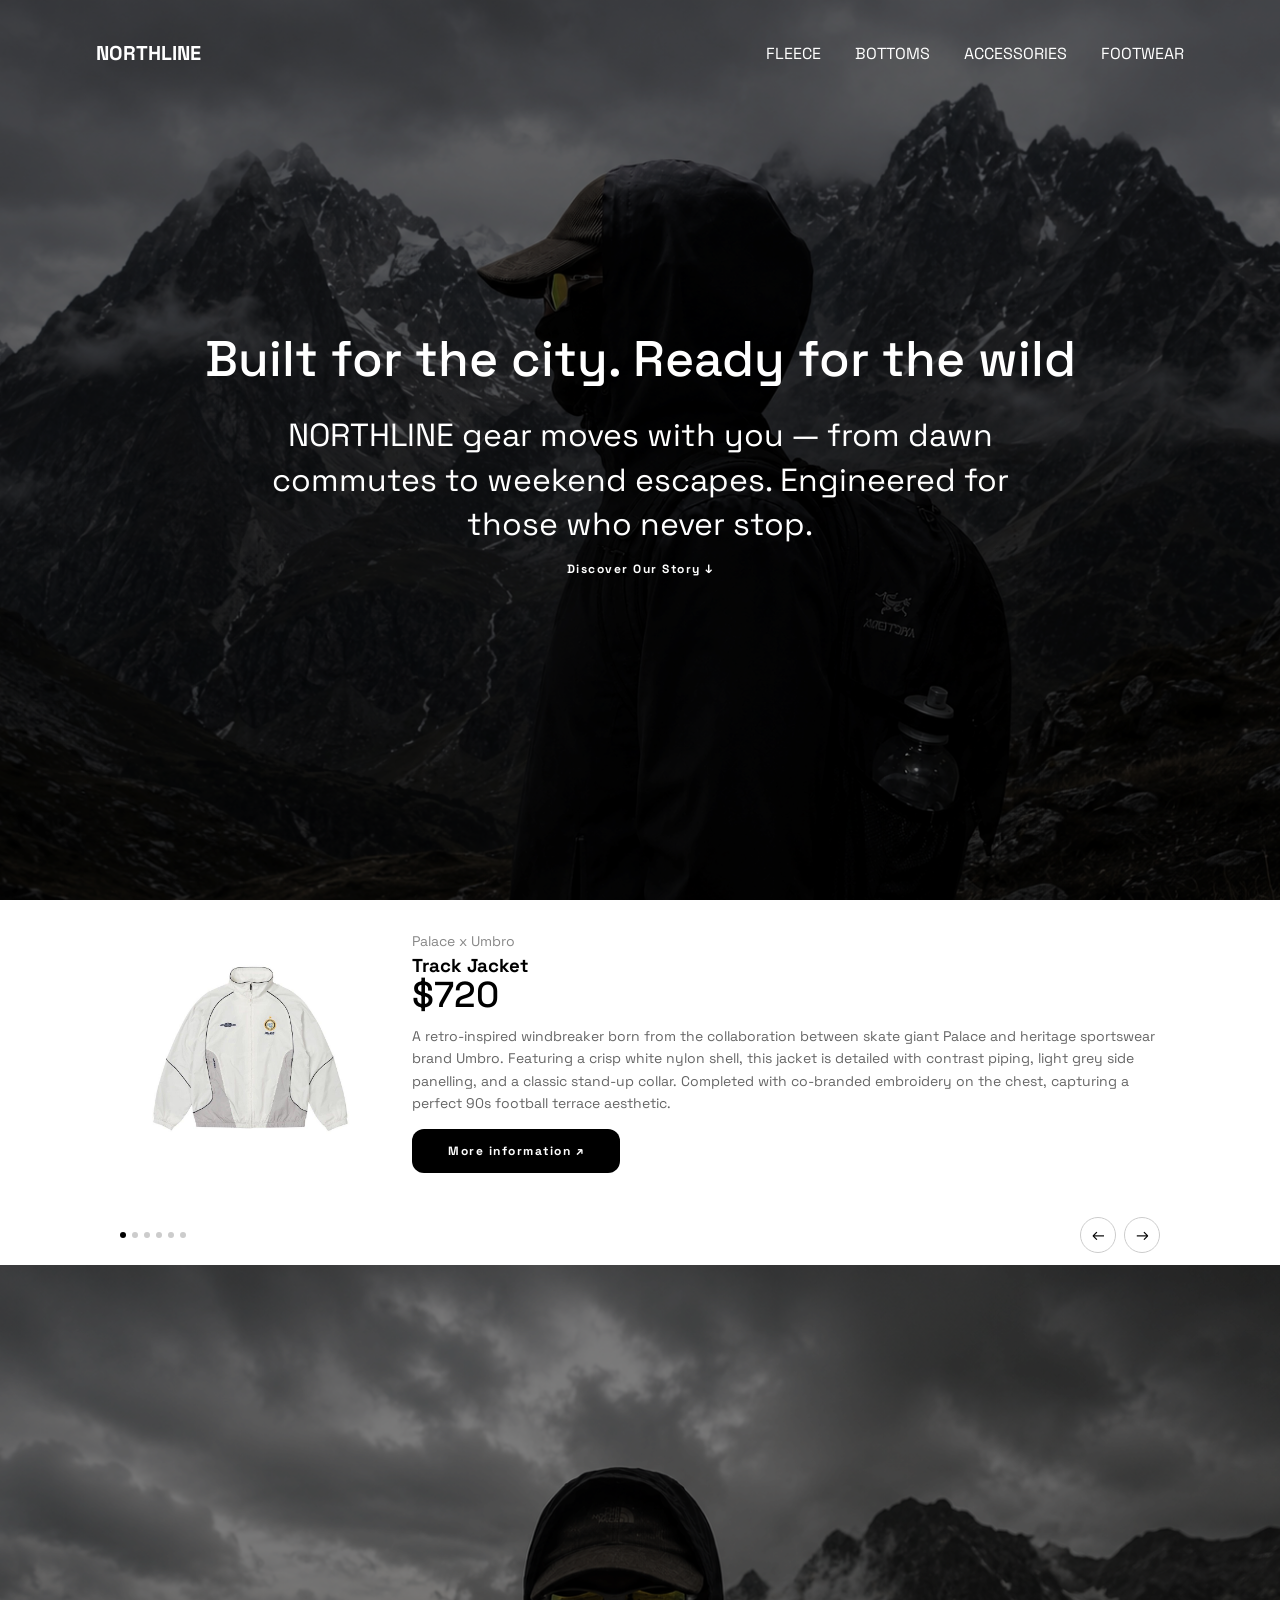
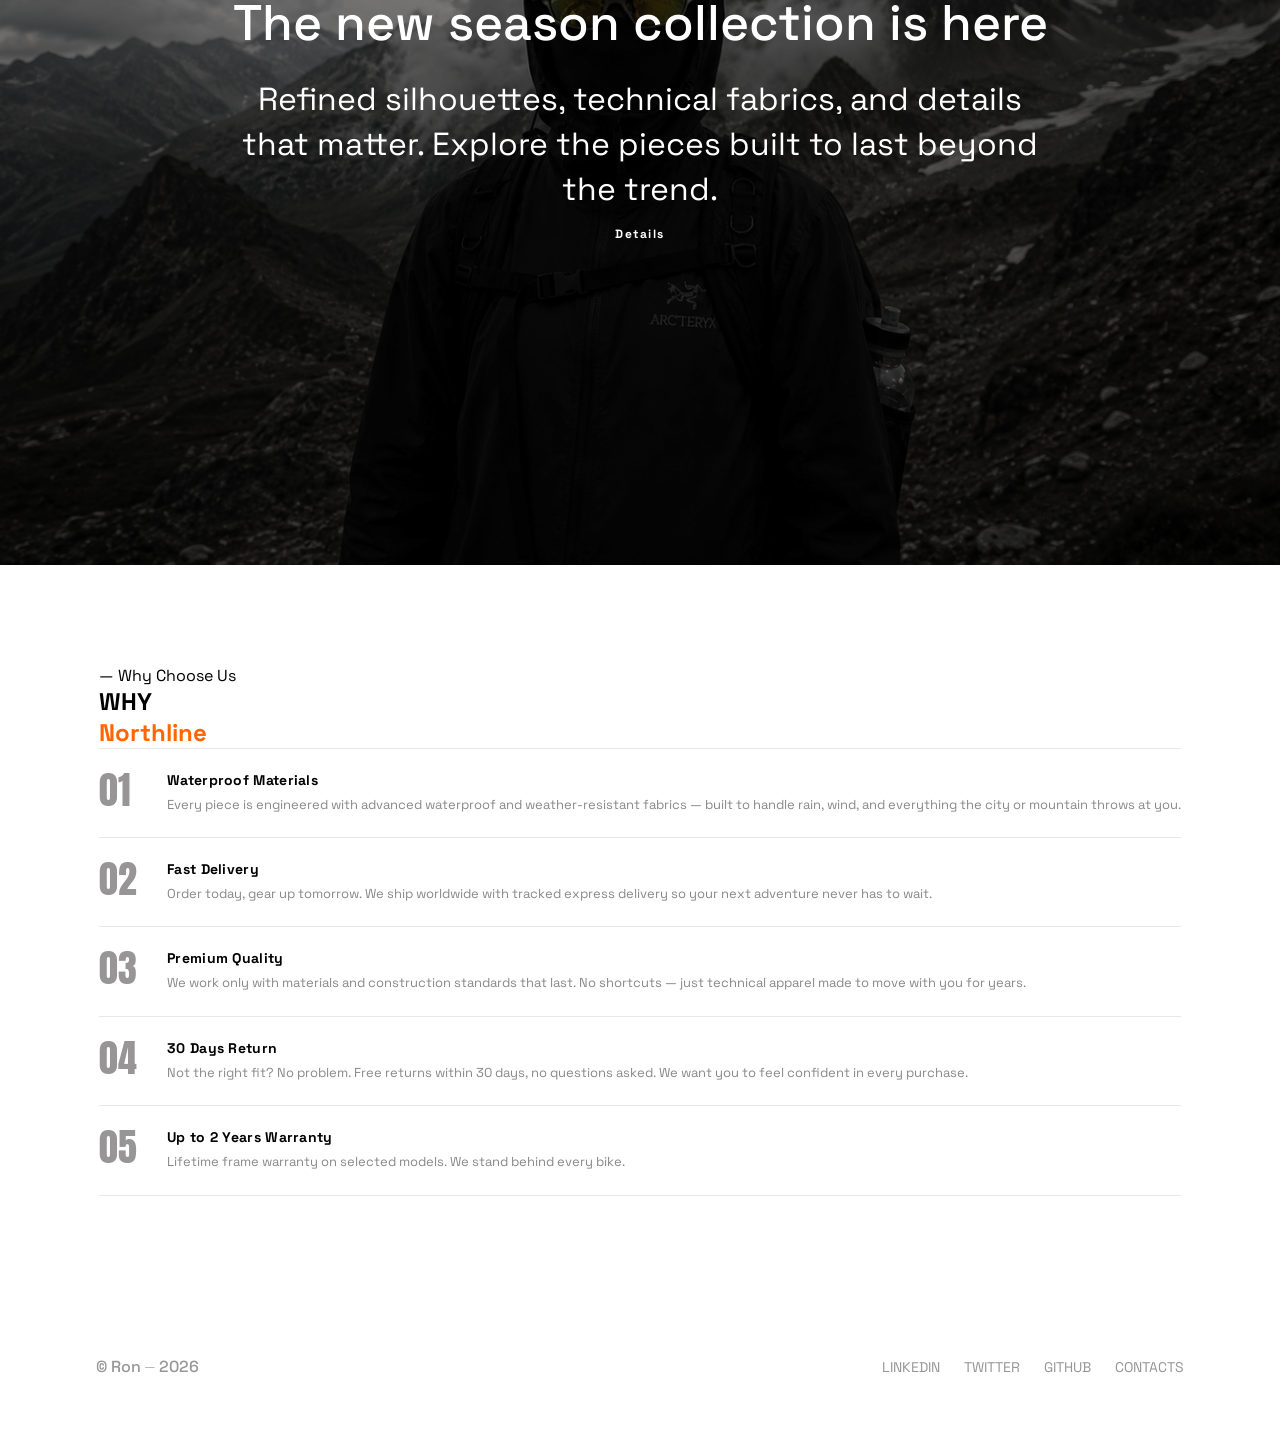
==== commit cf41f407: "refactoe" ====
--- a/index.html
+++ b/index.html
@@ -10,8 +10,7 @@
 			rel="stylesheet"
 		/>
 		<title>NORTHLINE</title>
-		<link rel="stylesheet" href="./css/style.min.css" />
-		<link rel="stylesheet" href="./css/modal-fixes.css" />
+		<link rel="stylesheet" href="./scss/index/style.min.css" />
 	</head>
 	<body>
 		<header class="header">
@@ -89,7 +88,7 @@
 							<li><a href="#" class="footer__link">Linkedin</a></li>
 							<li><a href="#" class="footer__link">Twitter</a></li>
 							<li><a href="#" class="footer__link">Github</a></li>
-							<li><a href="#" class="footer__link">Contatcs</a></li>
+							<li><a href="#" class="footer__link">Contacts</a></li>
 						</ul>
 					</nav>
 				</div>
--- a/scss/index/style.min.css
+++ b/scss/index/style.min.css
@@ -0,0 +1 @@
+@import"https://fonts.googleapis.com/css2?family=Space+Grotesk:wght@300;400;500;700&family=Anton&display=swap";:root{--main-white: #ffffff;--main-black: #000000;--main-gray: #979595;--secondary-color: #63103a;--orange: #ff6600}.about{-webkit-animation:fadeDown .7s .4s ease both;animation:fadeDown .7s .4s ease both}.about__wrapper{overflow:hidden}.about__track{display:-webkit-box;display:-ms-flexbox;display:flex;-webkit-transition:-webkit-transform .5s ease-in-out;transition:-webkit-transform .5s ease-in-out;transition:transform .5s ease-in-out;transition:transform .5s ease-in-out, -webkit-transform .5s ease-in-out}.about__nav{-webkit-box-align:center;-ms-flex-align:center;align-items:center;display:-webkit-box;display:-ms-flexbox;display:flex;-webkit-box-pack:justify;-ms-flex-pack:justify;justify-content:space-between;padding:.75rem 1.5rem}.about__dots{display:-webkit-box;display:-ms-flexbox;display:flex;gap:6px}.about__dot{height:6px;width:6px;padding:0;background:#ccc;border:none;border-radius:50%;cursor:pointer}.about__dot.active{background:#000}.about__counter{color:#888;font-size:13px}.about__btns{display:-webkit-box;display:-ms-flexbox;display:flex;gap:8px}.about__prev,.about__next{height:36px;width:36px;font-size:16px;background:rgba(0,0,0,0);border:.5px solid #ccc;border-radius:50%;cursor:pointer}.about__prev:hover,.about__next:hover{background:#f5f5f5}.collection{overflow:hidden;position:relative;min-height:100vh;width:100%;color:var(--main-white)}.collection__img{position:absolute;z-index:0;height:100%;width:100%;-webkit-filter:brightness(0.5);filter:brightness(0.5);inset:0}.collection__img img{display:block;height:100%;width:100%;-o-object-fit:cover;object-fit:cover;-o-object-position:center;object-position:center}.collection::after{position:absolute;z-index:1;background:rgba(0,0,0,.4);content:"";inset:0}.collection__content{-webkit-box-align:center;-ms-flex-align:center;align-items:center;display:-webkit-box;display:-ms-flexbox;display:flex;-webkit-box-pack:center;-ms-flex-pack:center;justify-content:center;position:relative;z-index:2;min-height:100vh;width:100%;padding:80px 16px 60px;text-align:center;-webkit-box-orient:vertical;-webkit-box-direction:normal;-ms-flex-direction:column;flex-direction:column}.collection__title{max-width:1000px;margin:0 0 24px 0;font-size:50px;font-weight:500;line-height:1.2;-webkit-animation:fadeDown .7s .2s ease both;animation:fadeDown .7s .2s ease both}.collection__text{max-width:800px;color:var(--main-white);font-size:32px;font-weight:400;line-height:1.4;-webkit-animation:fadeDown .7s .4s ease both;animation:fadeDown .7s .4s ease both}.footer{padding:60px 0;border-top:1px solid ease(var(--main-gray), 0.2);-webkit-animation:fadeDown .6s ease both;animation:fadeDown .6s ease both}.footer__container{-webkit-box-align:center;-ms-flex-align:center;align-items:center;display:-webkit-box;display:-ms-flexbox;display:flex;-webkit-box-pack:justify;-ms-flex-pack:justify;justify-content:space-between}.footer__text{color:var(--main-gray);font-weight:500}.footer__links ul{display:-webkit-box;display:-ms-flexbox;display:flex;gap:24px}.footer__link{color:var(--main-gray);font-size:14px;text-decoration:none;text-transform:uppercase;-webkit-transition:color .2s ease;transition:color .2s ease}.footer__link:hover{color:var(--secondary-color)}.header{-webkit-box-align:center;-ms-flex-align:center;align-items:center;display:-webkit-box;display:-ms-flexbox;display:flex;left:0;position:absolute;top:0;z-index:100;width:100%;padding:40px 0 0 0;background:rgba(0,0,0,0);-webkit-animation:fadeDown .6s ease both;animation:fadeDown .6s ease both}.header__container{-webkit-box-align:center;-ms-flex-align:center;align-items:center;display:-webkit-box;display:-ms-flexbox;display:flex;-webkit-box-pack:justify;-ms-flex-pack:justify;justify-content:space-between;width:100%}.header__logo{color:var(--main-white);font-size:20px;font-weight:700;text-transform:uppercase}.header__list{display:-webkit-box;display:-ms-flexbox;display:flex;gap:34px}.header__link{position:relative;color:inherit;color:var(--main-white);font-size:16px;text-decoration:none;text-transform:uppercase}.header__link::after{bottom:-5px;left:0;position:absolute;height:2px;width:100%;background:var(--secondary-color);-webkit-transition:-webkit-transform .3s ease;transition:-webkit-transform .3s ease;transition:transform .3s ease;transition:transform .3s ease, -webkit-transform .3s ease;content:"";-webkit-transform:scaleX(0);transform:scaleX(0)}.header__link:hover::after{-webkit-transform:scaleX(1);transform:scaleX(1)}.hero{overflow:hidden;position:relative;min-height:100vh;width:100%;color:var(--main-white)}.hero__img{position:absolute;z-index:0;height:100%;width:100%;-webkit-filter:brightness(0.5);filter:brightness(0.5);inset:0}.hero__img img{display:block;height:100%;width:100%;-o-object-fit:cover;object-fit:cover;-o-object-position:center;object-position:center}.hero::after{position:absolute;z-index:1;background:-webkit-gradient(linear, left top, left bottom, from(rgba(0, 0, 0, 0.55)), color-stop(60%, rgba(0, 0, 0, 0.25)), to(rgba(0, 0, 0, 0.1)));background:linear-gradient(to bottom, rgba(0, 0, 0, 0.55) 0%, rgba(0, 0, 0, 0.25) 60%, rgba(0, 0, 0, 0.1) 100%);content:"";inset:0}.hero__content{-webkit-box-align:center;-ms-flex-align:center;align-items:center;display:-webkit-box;display:-ms-flexbox;display:flex;-webkit-box-pack:center;-ms-flex-pack:center;justify-content:center;position:relative;z-index:2;min-height:100vh;width:100%;padding:80px 16px 60px;text-align:center;-webkit-box-orient:vertical;-webkit-box-direction:normal;-ms-flex-direction:column;flex-direction:column}.hero__title{max-width:1000px;margin:0 0 24px 0;font-size:50px;font-weight:500;line-height:1.2;-webkit-animation:fadeDown .7s .2s ease both;animation:fadeDown .7s .2s ease both}.hero__text{max-width:800px;color:var(--main-white);font-size:32px;font-weight:400;line-height:1.4;-webkit-animation:fadeDown .7s .4s ease both;animation:fadeDown .7s .4s ease both}.modal{-webkit-box-align:center;-ms-flex-align:center;align-items:center;display:none;-webkit-box-pack:center;-ms-flex-pack:center;justify-content:center;position:fixed;z-index:9999;inset:0}.modal.modal--open{display:-webkit-box;display:-ms-flexbox;display:flex}.modal__overlay{position:absolute;background:rgba(0,0,0,.55);inset:0}.modal__window{overflow:auto;position:relative;z-index:1;height:min(100%,730px);width:min(100%,1100px);padding:40px 32px 32px;background:#fff;border-radius:20px;-webkit-box-shadow:0 24px 80px rgba(0,0,0,.18);box-shadow:0 24px 80px rgba(0,0,0,.18)}.modal__close{position:absolute;right:16px;top:16px;color:#111;font-size:24px;background:rgba(0,0,0,0);border:none;cursor:pointer}.modal__body{-webkit-box-align:start;-ms-flex-align:start;align-items:flex-start;display:-webkit-box;display:-ms-flexbox;display:flex;-webkit-box-orient:horizontal;-webkit-box-direction:normal;-ms-flex-direction:row;flex-direction:row;gap:40px}.modal__gallery{position:relative;width:650px;-ms-flex-negative:0;flex-shrink:0}.modal__slides{overflow:hidden;border-radius:14px}.modal__slide{display:none;height:620px;width:100%;border-radius:14px;outline:1px solid rgba(0,0,0,.08);-o-object-fit:cover;object-fit:cover}.modal__slide--active{display:block}.modal__arrow{position:absolute;top:50%;z-index:2;height:38px;width:38px;font-size:16px;background:hsla(0,0%,100%,.92);border:none;border-radius:50%;-webkit-box-shadow:0 2px 10px rgba(0,0,0,.12);box-shadow:0 2px 10px rgba(0,0,0,.12);-webkit-transition:background .2s;transition:background .2s;cursor:pointer;-webkit-transform:translateY(-50%);transform:translateY(-50%)}.modal__arrow:hover{background:#fff}.modal__arrow--prev{left:10px}.modal__arrow--next{right:10px}.modal__dots{display:-webkit-box;display:-ms-flexbox;display:flex;-webkit-box-pack:center;-ms-flex-pack:center;justify-content:center;margin-top:12px;gap:6px}.modal__dot{height:6px;width:6px;padding:0;background:#ccc;border:none;border-radius:50%;-webkit-transition:background .2s,-webkit-transform .2s;transition:background .2s,-webkit-transform .2s;transition:background .2s,transform .2s;transition:background .2s,transform .2s,-webkit-transform .2s;cursor:pointer}.modal__dot--active{background:#111;-webkit-transform:scale(1.4);transform:scale(1.4)}.modal__info{min-width:0;padding-top:8px;-webkit-box-flex:1;-ms-flex:1;flex:1}.modal__brand{margin:0;color:#777;font-size:12px;letter-spacing:.2em;text-transform:uppercase}.modal__title{margin:.25rem 0 0;color:#111;font-size:26px;line-height:1.15}.modal__price{margin:.5rem 0 0;color:#222;font-size:18px;font-weight:700}.modal__desc{margin:.75rem 0 0;color:#444;font-size:15px;line-height:1.7}.product-card{-webkit-box-align:center;-ms-flex-align:center;align-items:center;display:-webkit-box;display:-ms-flexbox;display:flex;min-width:100%;padding:2rem 1.5rem;-webkit-box-sizing:border-box;box-sizing:border-box;gap:32px}.product-card__info{-webkit-box-flex:1;-ms-flex:1;flex:1}.product-card__brand{margin:0 0 4px;color:#888;font-size:14px}.product-card__price{margin:0 0 12px;font-size:36px;font-weight:500;line-height:1}.product-card__desc{margin:0 0 14px;color:#666;font-size:14px;line-height:1.6}.product-card__link{display:inline-block;padding:14px 36px;color:#fff;font-size:12px;font-weight:700;letter-spacing:1.5px;text-decoration:none;background:var(--main-black);border:none;border-radius:12px;-webkit-transition:background .25s,-webkit-transform .15s;transition:background .25s,-webkit-transform .15s;transition:background .25s,transform .15s;transition:background .25s,transform .15s,-webkit-transform .15s;cursor:pointer}.product-card__link:hover{background:var(--secondary-color);-webkit-transform:translateY(-1px);transform:translateY(-1px)}.product-card__img{-webkit-box-align:center;-ms-flex-align:center;align-items:center;display:-webkit-box;display:-ms-flexbox;display:flex;-webkit-box-pack:center;-ms-flex-pack:center;justify-content:center;height:200px;width:260px;background:#fff;border-radius:12px;-ms-flex-negative:0;flex-shrink:0}.product-card__img img{height:100%;width:100%;border-radius:12px;-o-object-fit:contain;object-fit:contain}.values{padding:100px 40px}.values-grid{display:grid;max-width:var(--container);margin:0 auto;grid-template-columns:1fr;justify-items:center;gap:72px}.values-list{list-style:none}.values-visual{-webkit-box-align:center;-ms-flex-align:center;align-items:center;display:-webkit-box;display:-ms-flexbox;display:flex;-webkit-box-pack:center;-ms-flex-pack:center;justify-content:center;overflow:hidden;position:relative;height:500px;background:var(--primary);border-radius:4px}.values-visual-bg{position:absolute;color:hsla(0,0%,100%,.03);font-family:"Anton",sans-serif;font-size:140px;letter-spacing:4px;-webkit-user-select:none;-moz-user-select:none;-ms-user-select:none;user-select:none}.section-title .accent{color:var(--orange)}.value-item{-webkit-box-align:start;-ms-flex-align:start;align-items:flex-start;display:-webkit-box;display:-ms-flexbox;display:flex;padding:22px 0;border-bottom:1px solid rgba(26,27,30,.1);-webkit-transition:background .2s;transition:background .2s;gap:20px}.value-item:first-child{border-top:1px solid rgba(26,27,30,.1)}.value-item:hover .value-num{color:var(--orange) !important}.value-num{min-width:48px;color:var(--main-gray);font-family:"Anton",sans-serif;font-size:38px;line-height:1;-webkit-transition:color .2s;transition:color .2s}.value-text strong{display:block;margin-bottom:5px;color:var(--primary);font-size:14px;font-weight:700;letter-spacing:.3px}.value-text p{color:#888;font-size:13px;line-height:1.65}*,*::before,*::after{margin:0;padding:0;-webkit-box-sizing:border-box;box-sizing:border-box}html{font-family:"Space Grotesk",sans-serif;scroll-behavior:smooth}body{overflow-x:hidden;color:var(--main-black);background-color:var(--main-white);background-image:none}input,button,textarea,select{font-family:inherit}ul{list-style-type:none}@-webkit-keyframes fadeDown{from{-webkit-transform:translateY(-20px);transform:translateY(-20px);opacity:0}to{-webkit-transform:translateY(0);transform:translateY(0);opacity:1}}@keyframes fadeDown{from{-webkit-transform:translateY(-20px);transform:translateY(-20px);opacity:0}to{-webkit-transform:translateY(0);transform:translateY(0);opacity:1}}.reveal{-webkit-transition:opacity .8s ease,-webkit-transform .8s ease;transition:opacity .8s ease,-webkit-transform .8s ease;transition:opacity .8s ease,transform .8s ease;transition:opacity .8s ease,transform .8s ease,-webkit-transform .8s ease;-webkit-transform:translateY(40px);transform:translateY(40px);opacity:0}.reveal.in{-webkit-transform:translateY(0);transform:translateY(0);opacity:1}.btn{display:inline-block;padding:14px 36px;color:#fff;font-size:12px;font-weight:700;letter-spacing:1.5px;text-decoration:none;border:none;border-radius:2px;-webkit-animation:fadeDown .6s ease both;animation:fadeDown .6s ease both;-webkit-transition:background .25s,-webkit-transform .15s;transition:background .25s,-webkit-transform .15s;transition:background .25s,transform .15s;transition:background .25s,transform .15s,-webkit-transform .15s;cursor:pointer}.btn{display:inline-block;padding:14px 36px;color:#fff;font-size:12px;font-weight:700;letter-spacing:1.5px;text-decoration:none;border:none;border-radius:2px;-webkit-animation:fadeDown .6s ease both;animation:fadeDown .6s ease both;-webkit-transition:background .25s,-webkit-transform .15s;transition:background .25s,-webkit-transform .15s;transition:background .25s,transform .15s;transition:background .25s,transform .15s,-webkit-transform .15s;cursor:pointer}.btn:hover{background:var(--red);-webkit-transform:translateY(-1px);transform:translateY(-1px)}.btn-dark{display:inline-block;padding:16px 44px;color:#fff;font-size:12px;font-weight:700;letter-spacing:1.5px;text-decoration:none;background:var(--primary);border:none;border-radius:2px;-webkit-transition:background .25s,-webkit-transform .15s;transition:background .25s,-webkit-transform .15s;transition:background .25s,transform .15s;transition:background .25s,transform .15s,-webkit-transform .15s;cursor:pointer}.btn-dark:hover{background:var(--red);-webkit-transform:translateY(-1px);transform:translateY(-1px)}.container{max-width:1120px;width:100%;margin:0 auto;padding:0 16px}.reveal{-webkit-transition:opacity .7s ease,-webkit-transform .7s ease;transition:opacity .7s ease,-webkit-transform .7s ease;transition:opacity .7s ease,transform .7s ease;transition:opacity .7s ease,transform .7s ease,-webkit-transform .7s ease;-webkit-transform:translateY(40px);transform:translateY(40px);opacity:0}.reveal.in{-webkit-transform:translateY(0);transform:translateY(0);opacity:1}
